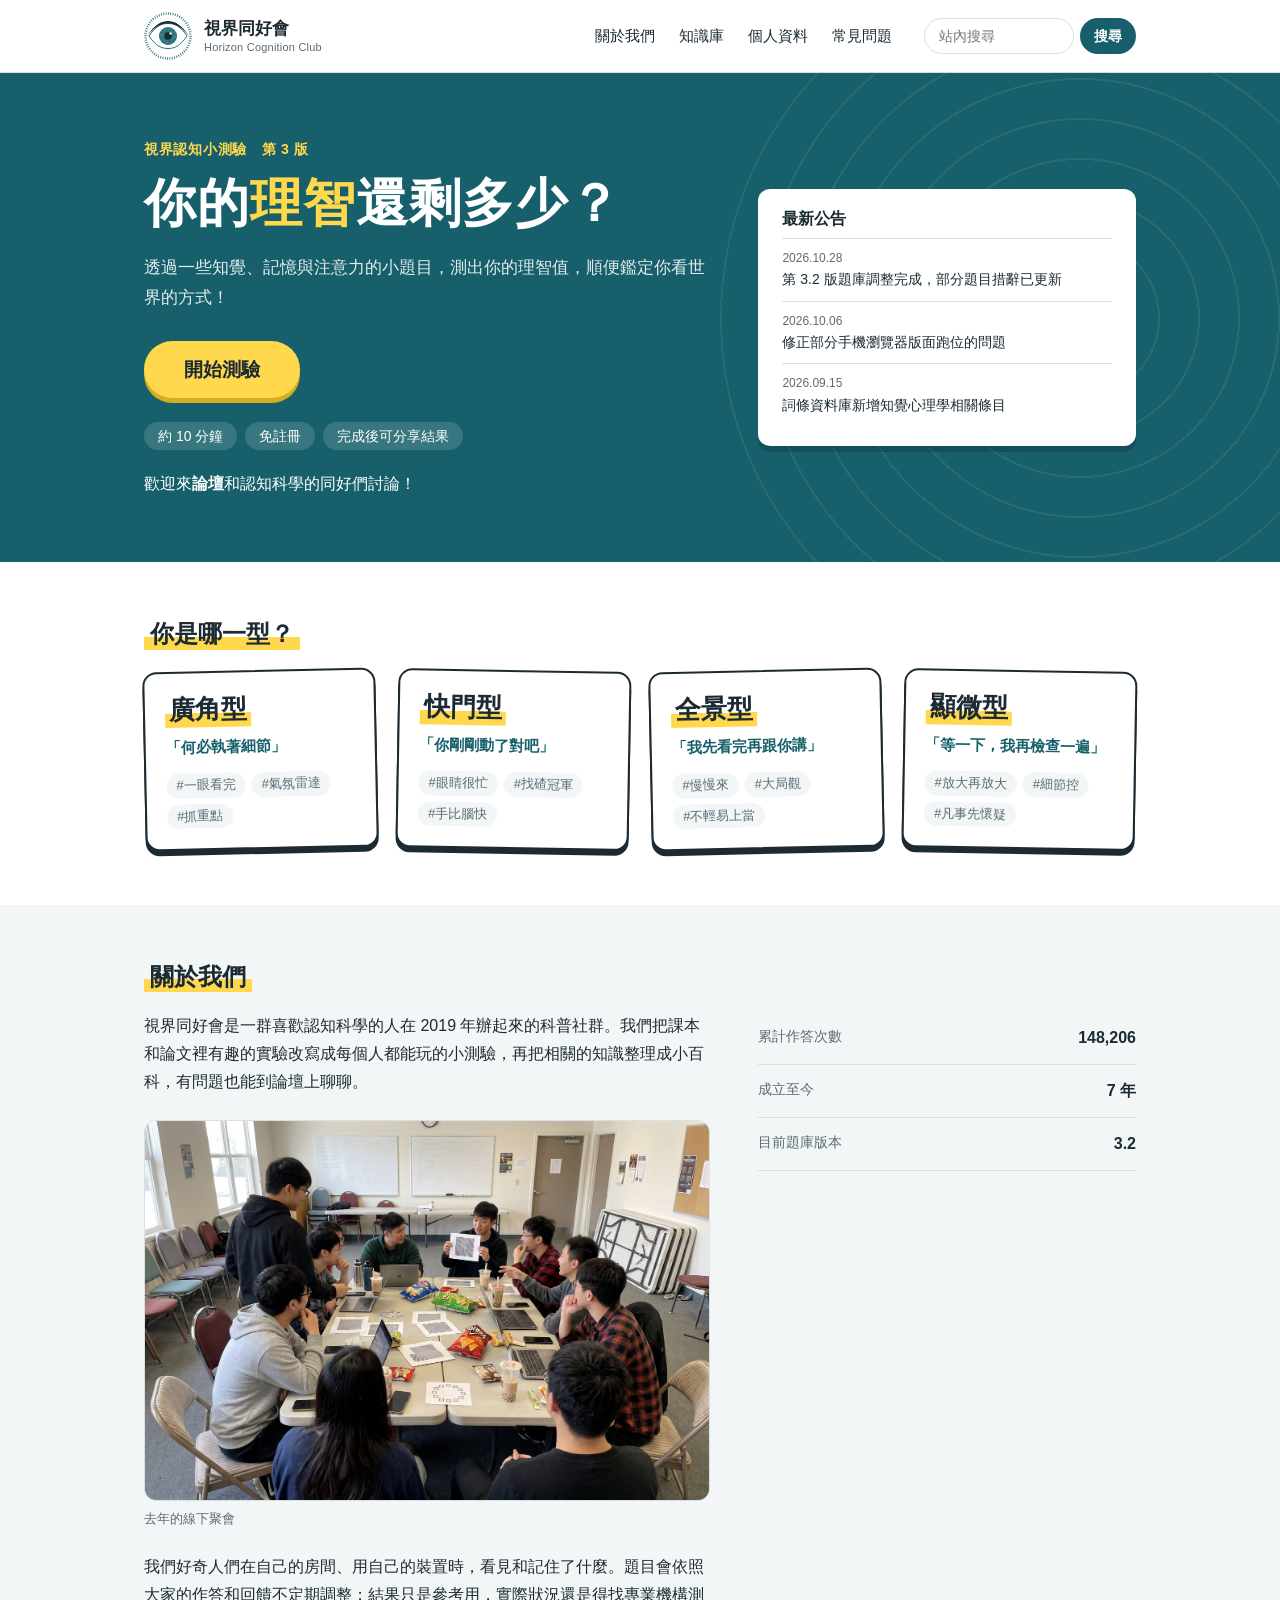
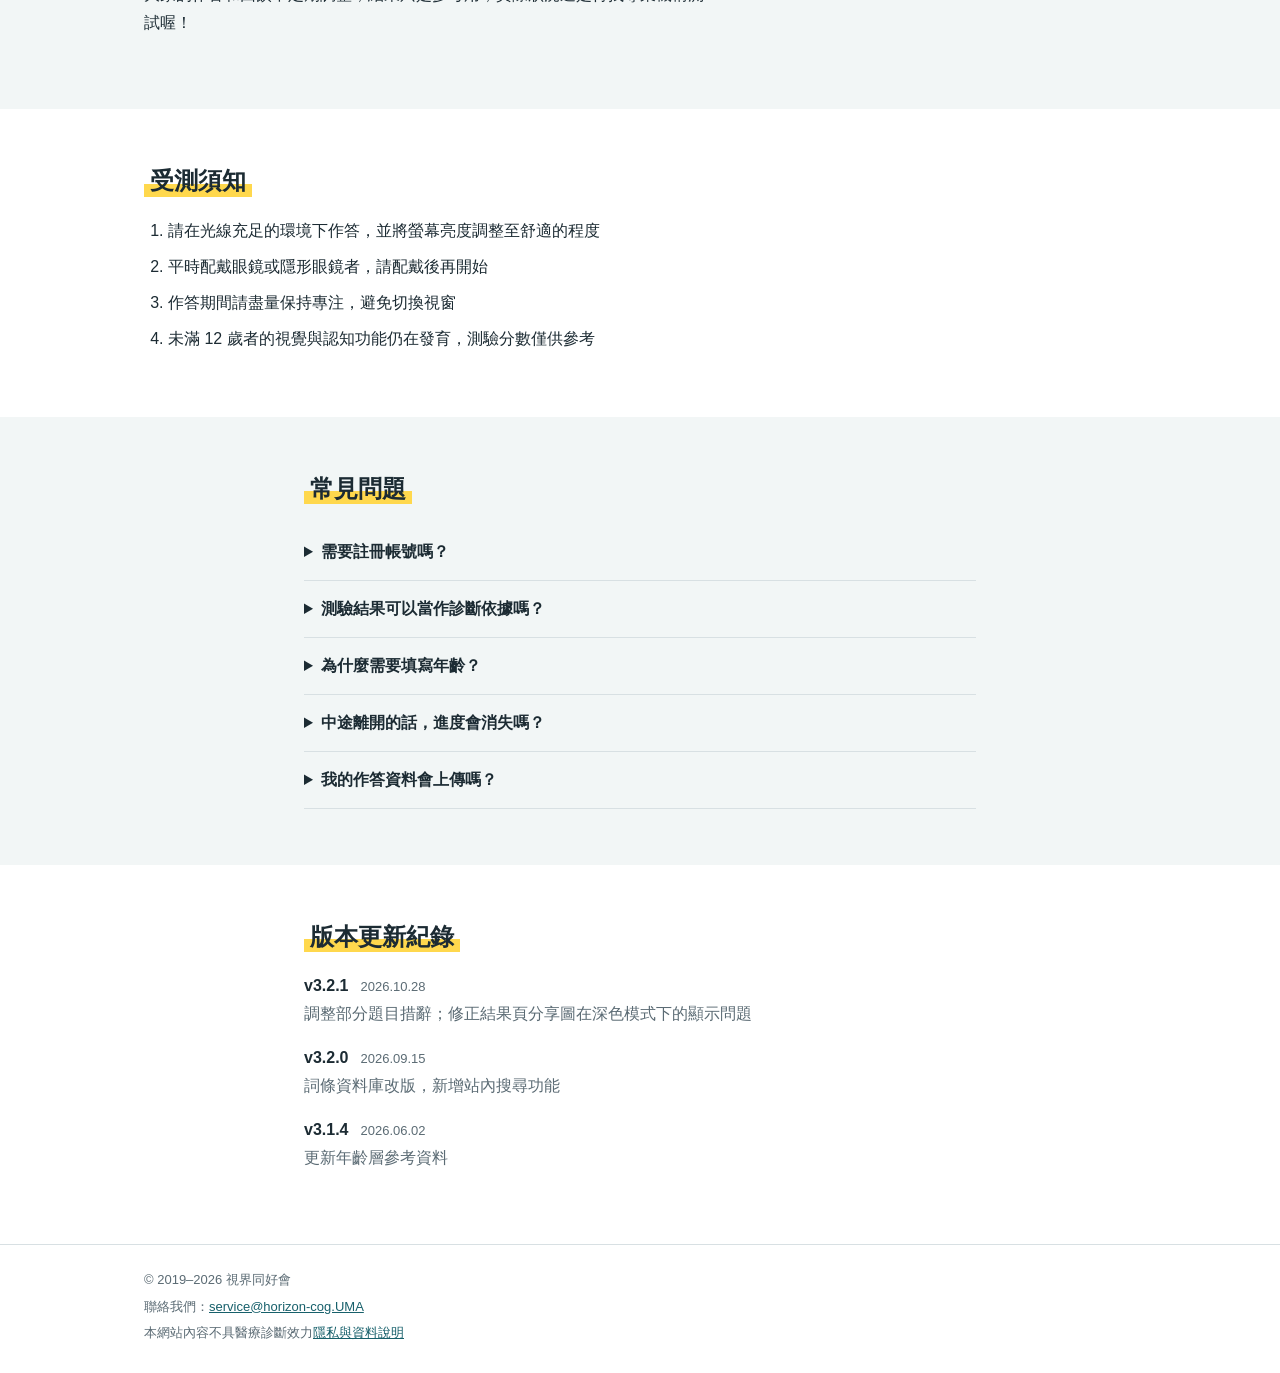
==== index.html @ 8bda009e "試玩版第一版 Co-Authored-By: Claude Opus 5.5 <noreply@anthropic.com>" ====
<!doctype html>
<html lang="zh-Hant">
<head>
  <meta charset="utf-8">
  <meta name="viewport" content="width=device-width, initial-scale=1">
  <title>視界認知小測驗｜視界同好會</title>
  <meta name="description" content="視界認知小測驗，約 10 分鐘了解自己的注意力、記憶與知覺判斷表現。免註冊，完成後可分享結果！">
  <link rel="stylesheet" href="site.css">
  <script src="site.js" defer></script>
  <script src="content.js" defer></script>
  <script src="js/progress.js" defer></script>
  <script src="js/effects.js" defer></script>
  <script src="js/home.js" defer></script>
</head>
<body>
  <header class="site-header">
    <div class="wrap header-inner">
      <a class="brand" href="index.html">
        <span class="logo" data-logo role="img" aria-label="視界同好會標誌"></span>
        <span class="brand-text">
          <strong>視界同好會</strong>
          <small>Horizon Cognition Club</small>
        </span>
      </a>
      <nav class="site-nav" aria-label="主要導覽">
        <a href="#about">關於我們</a>
        <a href="wiki.html">知識庫</a>
        <a href="profile.html">個人資料</a>
        <a href="#faq">常見問題</a>
      </nav>
      <form class="site-search" id="site-search" role="search">
        <input type="search" id="site-q" name="q" placeholder="站內搜尋" aria-label="站內搜尋" autocomplete="off">
        <button type="submit">搜尋</button>
      </form>
    </div>
  </header>

  <main>
    <section class="hero">
      <div class="wrap hero-grid">
        <div>
          <p class="kicker">視界認知小測驗　第 3 版</p>
          <h1>你的<em>理智</em>還剩多少？</h1>
          <p class="lead">透過一些知覺、記憶與注意力的小題目，測出你的理智值，順便鑑定你看世界的方式！</p>
          <a class="button" href="quiz.html">開始測驗</a>
          <ul class="facts">
            <li>約 10 分鐘</li>
            <li>免註冊</li>
            <li>完成後可分享結果</li>
          </ul>
          <p class="hero-note">歡迎來<strong>論壇</strong>和認知科學的同好們討論！</p>
        </div>

        <aside class="notice" aria-labelledby="notice-title">
          <h2 id="notice-title">最新公告</h2>
          <ol>
            <li><time datetime="2026-10-28">2026.10.28</time>第 3.2 版題庫調整完成，部分題目措辭已更新</li>
            <li><time datetime="2026-10-06">2026.10.06</time>修正部分手機瀏覽器版面跑位的問題</li>
            <li><time datetime="2026-09-15">2026.09.15</time>詞條資料庫新增知覺心理學相關條目</li>
          </ol>
        </aside>
      </div>
    </section>

    <section class="section" id="types">
      <div class="wrap">
        <h2>你是哪一型？</h2>
        <div class="type-grid" id="type-grid"></div>
      </div>
    </section>

    <section class="section section-alt" id="about">
      <div class="wrap">
        <h2>關於我們</h2>
        <div class="about-grid">
          <div class="prose">
            <p>視界同好會是一群喜歡認知科學的人在 2019 年辦起來的科普社群。我們把課本和論文裡有趣的實驗改寫成每個人都能玩的小測驗，再把相關的知識整理成小百科，有問題也能到論壇上聊聊。</p>
            <figure class="post-img">
              <img src="assets/horizon/meetup.jpg" alt="十來個人圍著併起來的桌子，桌上有錯覺圖卡、筆電和零食，有人舉著一張圖卡。" loading="lazy">
              <figcaption>去年的線下聚會</figcaption>
            </figure>
            <p>我們好奇人們在自己的房間、用自己的裝置時，看見和記住了什麼。題目會依照大家的作答和回饋不定期調整；結果只是參考用，實際狀況還是得找專業機構測試喔！</p>
          </div>
          <dl class="stats">
            <div><dt>累計作答次數</dt><dd>148,206</dd></div>
            <div><dt>成立至今</dt><dd>7 年</dd></div>
            <div><dt>目前題庫版本</dt><dd>3.2</dd></div>
          </dl>
        </div>
      </div>
    </section>

    <section class="section">
      <div class="wrap">
        <h2>受測須知</h2>
        <ol class="rules">
          <li>請在光線充足的環境下作答，並將螢幕亮度調整至舒適的程度</li>
          <li>平時配戴眼鏡或隱形眼鏡者，請配戴後再開始</li>
          <li>作答期間請盡量保持專注，避免切換視窗</li>
          <li>未滿 12 歲者的視覺與認知功能仍在發育，測驗分數僅供參考</li>
        </ol>
      </div>
    </section>

    <section class="section section-alt" id="faq">
      <div class="wrap narrow">
        <h2>常見問題</h2>
        <details>
          <summary>需要註冊帳號嗎？</summary>
          <p>打開網頁，填寫暱稱及年齡就可以開始作答</p>
        </details>
        <details>
          <summary>測驗結果可以當作診斷依據嗎？</summary>
          <p>本測驗僅供自我了解與研究參考，不具醫療診斷效力。如果對自身狀況有疑慮，請洽詢專業醫療人員</p>
        </details>
        <details>
          <summary>為什麼需要填寫年齡？</summary>
          <p>認知表現與年齡相關，填寫年齡後，系統才能選用對應的參考資料</p>
        </details>
        <details>
          <summary>中途離開的話，進度會消失嗎？</summary>
          <p>不會，下次用同一個瀏覽器打開時，會從上次的進度繼續</p>
        </details>
        <details>
          <summary>我的作答資料會上傳嗎？</summary>
          <p>不會，作答進度只保存在你目前使用的瀏覽器中，清除瀏覽資料後就會一併移除。</p>
        </details>
      </div>
    </section>

    <section class="section" id="changelog">
      <div class="wrap narrow">
        <h2>版本更新紀錄</h2>
        <dl class="changelog">
          <dt>v3.2.1<time datetime="2026-10-28">2026.10.28</time></dt>
          <dd>調整部分題目措辭；修正結果頁分享圖在深色模式下的顯示問題</dd>
          <dt>v3.2.0<time datetime="2026-09-15">2026.09.15</time></dt>
          <dd>詞條資料庫改版，新增站內搜尋功能</dd>
          <dt>v3.1.4<time datetime="2026-06-02">2026.06.02</time></dt>
          <dd>更新年齡層參考資料</dd>
        </dl>
      </div>
    </section>
  </main>

  <footer class="site-footer">
    <div class="wrap footer-inner">
      <p>© 2019–2026 視界同好會</p>
      <p>聯絡我們：<a href="mailto:service@horizon-cog.UMA">service@horizon-cog.UMA</a></p>
      <p>本網站內容不具醫療診斷效力<a href="#faq">隱私與資料說明</a></p>
    </div>
  </footer>
</body>
</html>
---- site.css ----
:root {
  --ink: #1c2b33;
  --muted: #5b6b74;
  --line: #d8e0e3;
  --paper: #ffffff;
  --tint: #f2f6f6;
  --brand: #17606b;
  --brand-dark: #0f4852;
  --accent: #ffd84d;       /* 螢光筆黃，和結果卡同一個顏色 */
  --accent-dark: #d6ae1f;
  --radius: 12px;
  /* 同心圓花紋，和結果卡的藍綠色塊一樣 */
  --rings: repeating-radial-gradient(circle, transparent 0 38px, rgba(255, 255, 255, .07) 38px 40px);
  /* 螢光筆：畫在文字下半部 */
  --marker: linear-gradient(transparent 58%, var(--accent) 58%);
}

:root { color-scheme: only light; } /* 不跟著裝置的深色模式變暗，眼疾效果是照淺色頁面調的 */

* { box-sizing: border-box; }

html { scroll-behavior: smooth; }

@media (prefers-reduced-motion: reduce) {
  html { scroll-behavior: auto; }
}

body {
  margin: 0;
  background: var(--paper);
  color: var(--ink);
  font-family: "Noto Sans TC", "PingFang TC", "Microsoft JhengHei", sans-serif;
  font-size: 16px;
  line-height: 1.75;
}

a { color: var(--brand); }

h1, h2 { line-height: 1.3; }

h2 { margin: 0 0 20px; font-size: 24px; }

.wrap { max-width: 1040px; margin: 0 auto; padding: 0 24px; }
.narrow { max-width: 720px; }

/* 頁首 */
.site-header { border-bottom: 1px solid var(--line); background: var(--paper); }

.header-inner {
  display: flex;
  flex-wrap: wrap;
  align-items: center;
  justify-content: space-between;
  gap: 8px 32px;
  padding-top: 12px;
  padding-bottom: 12px;
}

.brand { display: flex; align-items: center; gap: 12px; color: var(--ink); text-decoration: none; }
.brand-text { display: flex; flex-direction: column; line-height: 1.3; }
.brand-text strong { font-size: 17px; }
.brand-text small { color: var(--muted); font-size: 11px; letter-spacing: .02em; }

.logo { display: block; width: 48px; height: 48px; flex: none; }
.logo svg { display: block; width: 100%; height: 100%; }
.logo-ticks { fill: none; stroke: var(--brand); stroke-width: 2.4; stroke-dasharray: .34 .66; }
.logo-white { fill: var(--paper); }
.logo-iris { fill: var(--brand); }
.logo-fibers { fill: none; stroke: #7fb4b8; stroke-width: 4.2; stroke-dasharray: .4 .6; opacity: .75; }
.logo-core { fill: var(--ink); }
.logo-glint { fill: #fff; }
.logo-line { fill: none; stroke: var(--brand); stroke-width: .9; }
.logo-upper { fill: var(--ink); }

.site-nav { display: flex; flex-wrap: wrap; gap: 4px 24px; margin-left: auto; }
.site-nav a { color: var(--ink); font-size: 15px; text-decoration: none; }
.site-nav a:hover { color: var(--brand); text-decoration: underline; }

/* 頁首右上角的站內搜尋（每一頁都有） */
.site-search { display: flex; gap: 6px; }
.site-search input[type="search"] { width: 150px; padding: 5px 14px; border-radius: 999px; font-size: 14px; }
.site-search button { padding: 5px 14px; border: 0; border-radius: 999px; background: var(--brand); color: #fff; font: inherit; font-size: 14px; font-weight: 700; cursor: pointer; }
.site-search button:hover { background: var(--brand-dark); }

/* 主視覺 */
.hero, .page-head { position: relative; overflow: hidden; background: var(--brand); color: #fff; }
.hero::before, .page-head::before {
  content: ""; position: absolute; top: 50%; right: -160px; width: 720px; height: 720px;
  border-radius: 50%; background: var(--rings); transform: translateY(-50%); pointer-events: none;
}
.hero > .wrap, .page-head > .wrap { position: relative; }

.hero-grid {
  display: grid;
  grid-template-columns: minmax(0, 3fr) minmax(0, 2fr);
  gap: 48px;
  align-items: center;
  padding-top: 64px;
  padding-bottom: 64px;
}

.kicker { margin: 0 0 8px; color: var(--accent); font-size: 14px; font-weight: 700; letter-spacing: .05em; }
h1 { margin: 0 0 16px; font-size: 40px; }
.hero h1 { font-size: 52px; letter-spacing: .02em; }
.hero h1 em { color: var(--accent); font-style: normal; }
.lead { margin: 0 0 28px; color: rgba(255, 255, 255, .88); font-size: 17px; }

.button {
  display: inline-block;
  padding: 12px 40px;
  border-radius: 999px;
  background: var(--brand);
  box-shadow: 0 4px 0 var(--brand-dark);
  color: #fff;
  font-size: 17px;
  font-weight: 700;
  text-decoration: none;
  transition: transform .08s, box-shadow .08s;
}
.button:hover { background: var(--brand-dark); }
.button:active { transform: translateY(3px); box-shadow: 0 1px 0 var(--brand-dark); }
/* 藍綠色塊上的主要按鈕改用黃色 */
.hero .button { background: var(--accent); box-shadow: 0 5px 0 var(--accent-dark); color: var(--ink); font-size: 19px; }
.hero .button:hover { background: #ffe37a; }
.hero .button:active { box-shadow: 0 1px 0 var(--accent-dark); }

.facts {
  display: flex;
  flex-wrap: wrap;
  gap: 8px;
  margin: 24px 0 0;
  padding: 0;
  font-size: 14px;
  list-style: none;
}
.facts li { padding: 2px 14px; border-radius: 999px; background: rgba(255, 255, 255, .14); }

.notice { padding: 20px 24px; border-radius: var(--radius); background: var(--paper); box-shadow: 0 6px 0 rgba(0, 0, 0, .18); color: var(--ink); }
.notice h2 { margin-bottom: 8px; font-size: 16px; }
.notice ol { margin: 0; padding: 0; list-style: none; }
.notice li { padding: 10px 0; border-top: 1px solid var(--line); font-size: 14px; line-height: 1.6; }
.notice time { display: block; color: var(--muted); font-size: 12px; }

/* 內容區塊 */
.section { padding: 56px 0; }
.section-alt { background: var(--tint); }
.section > .wrap > h2 { width: fit-content; padding: 0 6px; background: var(--marker); }

/* 首頁：四種類型的貼紙卡（內容來自 content.js 的 result.types） */
.type-grid { display: grid; grid-template-columns: repeat(4, minmax(0, 1fr)); gap: 20px; }
.type-card { padding: 20px; border: 2px solid var(--ink); border-radius: 14px; background: var(--paper); box-shadow: 0 5px 0 var(--ink); }
.type-card:nth-child(odd) { transform: rotate(-1.2deg); }
.type-card:nth-child(even) { transform: rotate(1deg); }
.type-name { width: fit-content; margin: 0 0 8px; padding: 0 4px; background: var(--marker); font-size: 26px; line-height: 1.3; }
.type-quote { margin: 0 0 14px; color: var(--brand); font-size: 15px; font-weight: 700; line-height: 1.6; }
.tags { display: flex; flex-wrap: wrap; gap: 6px; margin: 0; padding: 0; list-style: none; }
.tags li { padding: 1px 10px; border-radius: 999px; background: var(--tint); color: var(--muted); font-size: 13px; }

.about-grid { display: grid; grid-template-columns: minmax(0, 3fr) minmax(0, 2fr); gap: 48px; }
.prose p { margin: 0 0 16px; }

.stats { margin: 0; }
.stats div { display: flex; justify-content: space-between; gap: 16px; padding: 12px 0; border-bottom: 1px solid var(--line); }
.stats dt { color: var(--muted); font-size: 14px; }
.stats dd { margin: 0; font-weight: 700; font-variant-numeric: tabular-nums; }

.rules { margin: 0; padding-left: 24px; }
.rules li { margin-bottom: 8px; }

details { border-bottom: 1px solid var(--line); }
summary { padding: 14px 0; font-weight: 700; cursor: pointer; }
details p { margin: 0 0 16px; color: var(--muted); }

.changelog { margin: 0; }
.changelog dt { font-weight: 700; }
.changelog time { margin-left: 12px; color: var(--muted); font-size: 13px; font-weight: 400; }
.changelog dd { margin: 0 0 16px; color: var(--muted); }

/* 頁尾 */
.site-footer { border-top: 1px solid var(--line); color: var(--muted); font-size: 13px; }
.footer-inner { padding-top: 24px; padding-bottom: 24px; }
.footer-inner p { margin: 0 0 4px; }

/* ===== 以下為內頁共用（測驗、結果、詞條、個人資料、隱藏頁） ===== */
/* 紅字是主色 #17606b 的補色（色相約 8°）：盯著藍綠色看久了，殘像就是這個紅。對白底對比 6.96 */
:root { --red: #b21700; }

.site-nav a[aria-current="page"] { color: var(--brand); font-weight: 700; }

.sr-only {
  position: absolute; width: 1px; height: 1px; padding: 0; margin: -1px;
  overflow: hidden; clip: rect(0 0 0 0); white-space: nowrap; border: 0;
}
.muted { color: var(--muted); }

.page-head { padding: 40px 0 32px; }
.page-head h1 { margin: 0 0 8px; font-size: 32px; }
.page-head .lead { margin: 0; font-size: 16px; }
.page-head .lead:empty { display: none; }

.panel { padding: 24px; border: 1px solid var(--line); border-radius: var(--radius); background: var(--paper); }
.panel + .panel, .panel + .stats, .stats + .panel { margin-top: 24px; }
.panel h2 { font-size: 20px; margin-bottom: 8px; }
/* 結局（結果頁）：最後的警告、最後一題、兩個結局。選「否」的結局整塊變黑 */
.ending p { margin: 0 0 16px; line-height: 2; }
.ending h2 { margin: 24px 0 16px; font-size: 24px; }
[data-ending="no"] .ending { border-color: #000; background: #0c0c0c; color: #e8e4dc; }
.ending .ending-notice { margin-top: 32px; font-size: 14px; line-height: 1.8; }
.ending a { color: inherit; }
.ending-letter { margin: 8px 0 24px; }
.txt { white-space: pre-wrap; } /* 一整格的內文：保留換行和連續空格（EyeDom.paras） */
.ending-letter .ending-eyedrops { vertical-align: middle; }
.ending-drops-line { white-space: nowrap; }
.ending-letter summary { cursor: pointer; text-decoration: underline; list-style: none; }
.ending-letter summary::-webkit-details-marker { display: none; }
.ending-letter[open] summary { margin-bottom: 12px; }
.ending-eyedrops[aria-pressed="true"] { outline: 2px solid currentColor; outline-offset: 2px; }

/* 按鈕 */
button.button { border: 0; font-family: inherit; line-height: inherit; cursor: pointer; }
.button[disabled] { opacity: .45; cursor: not-allowed; }
.button[disabled]:hover { background: var(--brand); }
.button-secondary, .button-secondary:active { background: var(--paper); color: var(--brand); box-shadow: inset 0 0 0 2px var(--brand); }
.button-secondary:hover { background: var(--tint); }
.button-secondary[disabled]:hover { background: var(--paper); }
.button-small { padding: 8px 24px; font-size: 15px; }
.button-danger, .button-danger:active { padding: 8px 24px; font-size: 15px; background: #8a2a2a; box-shadow: 0 4px 0 #6e1f1f; }
.button-danger:hover { background: #6e1f1f; }
.actions { display: flex; flex-wrap: wrap; align-items: center; gap: 12px 16px; margin-top: 24px; }
.actions-split { justify-content: space-between; }
.text-link { font-size: 15px; }
.form-status { min-height: 1.75em; margin: 12px 0 0; color: var(--brand); font-size: 14px; }

/* 表單 */
.field { display: flex; flex-direction: column; gap: 4px; margin-bottom: 16px; }
.field label { font-weight: 700; font-size: 15px; }
.field small { color: var(--muted); font-size: 13px; }
.field-short input { max-width: 160px; }
.field-warn { min-height: 1.75em; margin: 4px 0 0; font-size: 14px; }
input[type="text"], input[type="search"], input[type="number"], textarea {
  width: 100%; min-width: 0; padding: 8px 12px; border: 1px solid var(--line); border-radius: 8px;
  background: var(--paper); color: var(--ink); font: inherit; font-size: 15px;
}
input:focus-visible, textarea:focus-visible, button:focus-visible, a:focus-visible { outline: 2px solid var(--brand); outline-offset: 2px; }
[aria-invalid="true"] { border-color: #8a2a2a; }

/* 測驗 */
.quiz-count { margin: 0 0 8px; color: var(--muted); font-size: 14px; }
.meter { height: 6px; margin-bottom: 24px; border-radius: 3px; background: var(--tint); overflow: hidden; }
.meter span { display: block; height: 100%; background: var(--brand); transition: width .3s; }
.options { margin: 0; padding: 0; border: 0; min-width: 0; }
.options legend { margin-bottom: 16px; padding: 0; font-size: 18px; font-weight: 700; line-height: 1.6; }
.option {
  display: flex; align-items: flex-start; gap: 12px; margin-bottom: 10px; padding: 12px 16px;
  border: 2px solid var(--line); border-radius: var(--radius); cursor: pointer;
}
.option:hover { background: var(--tint); }
/* 使者專區之後才出現的箭頭：點狀的、紅色的，指著選項 */
.eye-arrow { display: inline-flex; flex: none; align-self: center; margin-left: auto; }
.eye-arrow-dots { color: #1c2b33; }
.eye-arrow-red { color: #c0102a; }
/* 真正看得到的那一個：掛在 <body> 外面，蓋在眼疾效果上面 */
.eye-arrow-float { position: fixed; left: 0; top: 0; z-index: 2147483100; margin: 0; pointer-events: none; }
.ending .actions .eye-arrow { margin: 0 12px 0 -4px; }
.option:has(input:checked) { border-color: var(--brand); background: #fff7d1; }
.option input { margin-top: 6px; flex: none; accent-color: var(--brand); }
.quiz-note { margin: 8px 0 0; color: var(--muted); font-size: 14px; }
.quiz-locked { margin: 0 0 8px; color: var(--muted); font-size: 15px; }
/* 題目附圖：SVG 錯覺圖，或用等寬字排的字母、詞語 */
.quiz-figure { margin: 0 0 20px; padding: 16px; border-radius: var(--radius); background: var(--tint); }
.quiz-figure svg { display: block; width: 100%; max-width: 360px; height: auto; margin: 0 auto; }
.quiz-figure img { display: block; max-width: 100%; max-height: 420px; height: auto; margin: 0 auto; }
/* 結局前的錯誤視窗（js/result.js）：掛在 <body> 外面，眼疾效果的濾鏡和疊加層都蓋不到，字一直是紅的 */
.ending-shade { position: fixed; inset: 0; z-index: 2147483600; display: flex; align-items: center; justify-content: center; padding: 16px; background: rgba(0, 0, 0, .35); }
.ending-popup { width: min(420px, 100%); border: 1px solid #7a7a7a; background: #f0f0f0; box-shadow: 4px 6px 24px rgba(0, 0, 0, .45); font: 15px/1.6 "Microsoft JhengHei", "PingFang TC", sans-serif; color: #c00000; }
.ending-popup-bar { display: flex; justify-content: space-between; padding: 6px 10px; background: linear-gradient(#e3e3e3, #cfcfcf); color: #222; font-size: 13px; }
.ending-popup-body { display: flex; gap: 14px; align-items: flex-start; padding: 20px 18px 12px; background: #fff; }
.ending-popup-icon { flex: none; width: 34px; height: 34px; border-radius: 50%; background: #d0021b; color: #fff; font: 700 22px/34px sans-serif; text-align: center; }
.ending-popup-body p { margin: 4px 0 0; color: #c00000; font-weight: 700; }
.ending-popup-foot { display: flex; justify-content: flex-end; padding: 10px 14px; }
.ending-popup-foot button { min-width: 84px; padding: 4px 16px; border: 1px solid #7a7a7a; border-radius: 3px; background: #e9e9e9; color: #c00000; font: inherit; cursor: pointer; }
.ending-popup-foot button:focus-visible { outline: 2px solid #0a64d6; outline-offset: 1px; }
.quiz-lines { overflow-x: auto; font: 20px/1.6 Consolas, "Courier New", "Noto Sans Mono CJK TC", "MingLiU", monospace; text-align: center; white-space: pre; }

/* 結果卡 */
.hint { margin: 0 0 20px; padding: 12px 16px; border-left: 3px solid var(--brand); background: var(--tint); font-size: 15px; }
/* 結果卡是 js/result.js 畫出來的一張圖（canvas），畫面上看到的和下載的是同一張 */
.result-card { display: block; width: 100%; max-width: 480px; height: auto; margin: 0 auto; border-radius: 12px; box-shadow: 0 6px 24px rgba(28, 43, 51, .12); }
.share { max-width: 480px; margin: 24px auto 0; }
.share-text { resize: vertical; font-size: 14px; }
.share .actions { margin-top: 12px; }

/* 知識庫 */
.wiki-grid { display: grid; grid-template-columns: minmax(0, 1fr) minmax(0, 3fr); gap: 40px; align-items: start; }
.search-results { margin: 0 0 16px; padding: 12px 16px; border: 1px solid var(--line); border-radius: var(--radius); font-size: 14px; }
.search-results ul { margin: 0; padding: 0; list-style: none; }
.search-results li { padding: 6px 0; }
.search-results small { display: block; color: var(--muted); }
.search-title { margin: 0 0 4px; font-weight: 700; }
.search-results .muted { margin: 0; }
.wiki-index { margin-top: 0; }
.wiki-index h2 { margin-bottom: 8px; font-size: 16px; }
.wiki-index ul { margin: 0; padding: 0; list-style: none; }
.wiki-index li { padding: 6px 0; border-top: 1px solid var(--line); font-size: 15px; }
.wiki-index small { display: block; color: var(--muted); font-size: 13px; }
.entry-list ul { margin: 0; padding: 0; list-style: none; }
.entry-list li { padding: 16px 0; border-top: 1px solid var(--line); }
.entry-list li a { font-size: 18px; font-weight: 700; }
.entry-list li p { margin: 4px 0 0; color: var(--muted); font-size: 15px; }
.entry-cat { display: block; margin: 0; color: var(--brand); font-size: 13px; font-weight: 700; }
.entry h2 { margin: 4px 0 4px; font-size: 28px; }
.entry h3 { margin: 32px 0 8px; font-size: 19px; }
.entry-meta { margin: 0 0 24px; color: var(--muted); font-size: 13px; }
.entry p { margin: 0 0 16px; }
.red-text { color: var(--red); font-weight: 700; letter-spacing: .05em; }
.refs { margin: 32px 0 0; padding: 16px 0 0 20px; border-top: 1px solid var(--line); color: var(--muted); font-size: 13px; overflow-wrap: anywhere; }

.clarity { max-width: 360px; margin: 24px 0 28px; }
.clarity-frame { position: relative; overflow: hidden; border: 1px solid var(--line); border-radius: 4px; background: #e9eef0; aspect-ratio: 1; }
.clarity-image { width: 100%; height: 100%; }
.clarity-image svg { display: block; width: 100%; height: 100%; }
.clarity-reveal {
  position: absolute; inset: 0; display: flex; flex-direction: column; align-items: center; justify-content: center;
  padding: 16px; text-align: center; opacity: 0; transition: opacity 1.2s ease-in; pointer-events: none;
}
.clarity-reveal.is-shown { opacity: 1; }
.clarity-reveal p { margin: 0 0 6px; }
.clarity-reveal .red-text { font-size: 20px; }
.clarity-control { display: flex; align-items: center; gap: 12px; margin-top: 12px; font-size: 14px; }
.clarity-control label { flex: none; font-weight: 700; }
.clarity-control input { flex: 1; min-width: 0; accent-color: var(--brand); }
.clarity-value { flex: none; width: 3.5em; color: var(--muted); text-align: right; font-variant-numeric: tabular-nums; }
.clarity figcaption { margin-top: 8px; color: var(--muted); font-size: 13px; line-height: 1.6; }


/* 個人資料 */
.profile-stats { margin-top: 24px; }
.reset .button-danger { margin-top: 4px; }

/* 隱藏頁 */
.braille { margin: 32px 0; font-size: 32px; letter-spacing: .15em; overflow-wrap: anywhere; color: var(--ink); }

/* 首頁的論壇歡迎詞 */
.hero-note { margin: 20px 0 0; font-size: 16px; }

/* 論壇 */
.avatar { display: inline-grid; place-items: center; flex: none; width: 40px; height: 40px; border-radius: 50%; background: var(--brand); color: #fff; font-size: 17px; font-weight: 700; line-height: 1; }
.avatar-ghost { background: #c5cdd1; }
.handle { margin-left: 6px; color: var(--muted); font-size: 13px; font-weight: 400; }
.badge { margin-left: 8px; padding: 1px 8px; border-radius: 999px; background: var(--accent); color: var(--ink); font-size: 12px; font-weight: 700; }
.lock-icon { display: block; flex: none; width: 24px; height: 24px; color: var(--ink); }
.lock-icon svg { display: block; width: 100%; height: 100%; }

.forum-user { display: flex; align-items: center; gap: 12px; margin-bottom: 32px; padding: 8px 8px 8px 10px; border-radius: 999px; background: var(--tint); font-size: 14px; }
.forum-user .avatar { width: 32px; height: 32px; font-size: 14px; }
.forum-user span:not(.avatar) { flex: 1; min-width: 0; overflow-wrap: anywhere; }
.forum-user a, .forum-user button { flex: none; padding: 4px 18px; border: 0; border-radius: 999px; background: var(--brand); color: #fff; font: inherit; font-weight: 700; text-decoration: none; cursor: pointer; }
.forum-user a:hover, .forum-user button:hover { background: var(--brand-dark); }

.board-tabs { display: flex; gap: 4px; margin-bottom: 14px; border-bottom: 2px solid var(--line); }
.board-tabs a { margin-bottom: -2px; padding: 8px 18px; border-bottom: 2px solid transparent; color: var(--muted); font-size: 18px; font-weight: 700; text-decoration: none; }
.board-tabs a:hover { color: var(--ink, inherit); }
.board-tabs a[aria-current="page"] { border-bottom-color: currentColor; color: inherit; background: var(--marker); }
.board-desc { margin: 0 0 14px; color: var(--muted); font-size: 14px; }
.post-list { display: grid; gap: 10px; margin: 0; padding: 0; list-style: none; }
.post-card { display: flex; align-items: center; gap: 14px; padding: 14px 16px; border: 1px solid var(--line); border-radius: var(--radius); background: var(--paper); color: var(--ink); text-decoration: none; transition: transform .1s, box-shadow .1s, border-color .1s; }
.post-card:hover { border-color: var(--brand); box-shadow: 0 4px 0 var(--line); transform: translateY(-2px); }
.post-main { display: flex; flex: 1; flex-direction: column; align-items: flex-start; min-width: 0; }
.post-title { font-size: 17px; font-weight: 700; line-height: 1.5; }
.post-meta { color: var(--muted); font-size: 13px; }
.reply-count { flex: none; padding: 2px 12px; border-radius: 999px; background: var(--tint); color: var(--brand); font-size: 13px; font-weight: 700; white-space: nowrap; }
/* 上鎖的文章：斜紋底、標題塗黑 */
.post-card.is-locked { border-color: var(--ink); background: repeating-linear-gradient(-45deg, var(--paper) 0 10px, #eceff0 10px 20px); }
.redacted { background: var(--ink); color: var(--ink); border-radius: 2px; user-select: none; }
.locked-panel { text-align: center; }
.locked-panel .field { align-items: center; }
.locked-panel .lock-icon { width: 40px; height: 40px; margin: 0 auto 8px; }

.post h2 { margin-bottom: 12px; }
.post-author { display: flex; align-items: center; gap: 12px; margin-bottom: 28px; padding-bottom: 20px; border-bottom: 1px solid var(--line); line-height: 1.5; }
.post-author time { color: var(--muted); font-size: 13px; }
.forum-login .muted { margin: 16px 0 0; font-size: 14px; }
.comment-wrap { margin: 40px 0 24px; padding: 20px; border-radius: var(--radius); background: var(--tint); }
.comment-wrap h3 { margin: 0 0 14px; font-size: 16px; }
.comment-wrap > .muted { margin: 14px 0 0; font-size: 14px; }
.comments { display: grid; gap: 12px; margin: 0; padding: 0; list-style: none; }
.comment { display: flex; align-items: flex-start; gap: 12px; }
.comment-body { flex: 1; min-width: 0; padding: 10px 14px; border: 1px solid var(--line); border-radius: 4px 14px 14px 14px; background: var(--paper); }
.comment-body p { margin: 0; }
.comment-body .comment-head { display: flex; flex-wrap: wrap; align-items: baseline; margin-bottom: 2px; font-size: 14px; }
.floor { margin-left: auto; padding-left: 12px; color: var(--muted); font-size: 12px; }
.comments .comments { margin-top: 12px; }
.comments .comments .avatar { width: 28px; height: 28px; font-size: 13px; }
.comments .comments .comment-body { background: var(--tint); }
.comments .braille { margin: 4px 0; font-size: 22px; }
.plates, .post-img { margin: 24px 0; }
.plate-row { display: grid; grid-template-columns: repeat(auto-fit, minmax(110px, 1fr)); gap: 4px; }
.plate-row svg { display: block; width: 100%; height: auto; }
.post-img img { display: block; max-width: 100%; height: auto; border: 1px solid var(--line); border-radius: var(--radius); }
.entry-img img { max-width: 360px; }
.plates figcaption, .post-img figcaption { margin-top: 8px; color: var(--muted); font-size: 13px; line-height: 1.6; }

@media (max-width: 760px) {
  .wrap { padding-left: 16px; padding-right: 16px; }
  .hero-grid, .about-grid { grid-template-columns: minmax(0, 1fr); gap: 32px; }
  .hero-grid { padding-top: 40px; padding-bottom: 40px; }
  h1 { font-size: 30px; }
  .hero h1 { font-size: 36px; }
  .type-grid { grid-template-columns: repeat(2, minmax(0, 1fr)); gap: 14px; }
  .type-card { padding: 14px; }
  .type-name { font-size: 22px; }
  .comment-wrap { padding: 14px; }
  .comment { gap: 8px; }
  .comment > .avatar { width: 32px; height: 32px; font-size: 14px; }
  .section { padding: 40px 0; }
  .wiki-grid { grid-template-columns: minmax(0, 1fr); gap: 32px; }
  .page-head { padding: 28px 0 24px; }
  .page-head h1 { font-size: 26px; }
  .panel { padding: 20px 16px; }
}
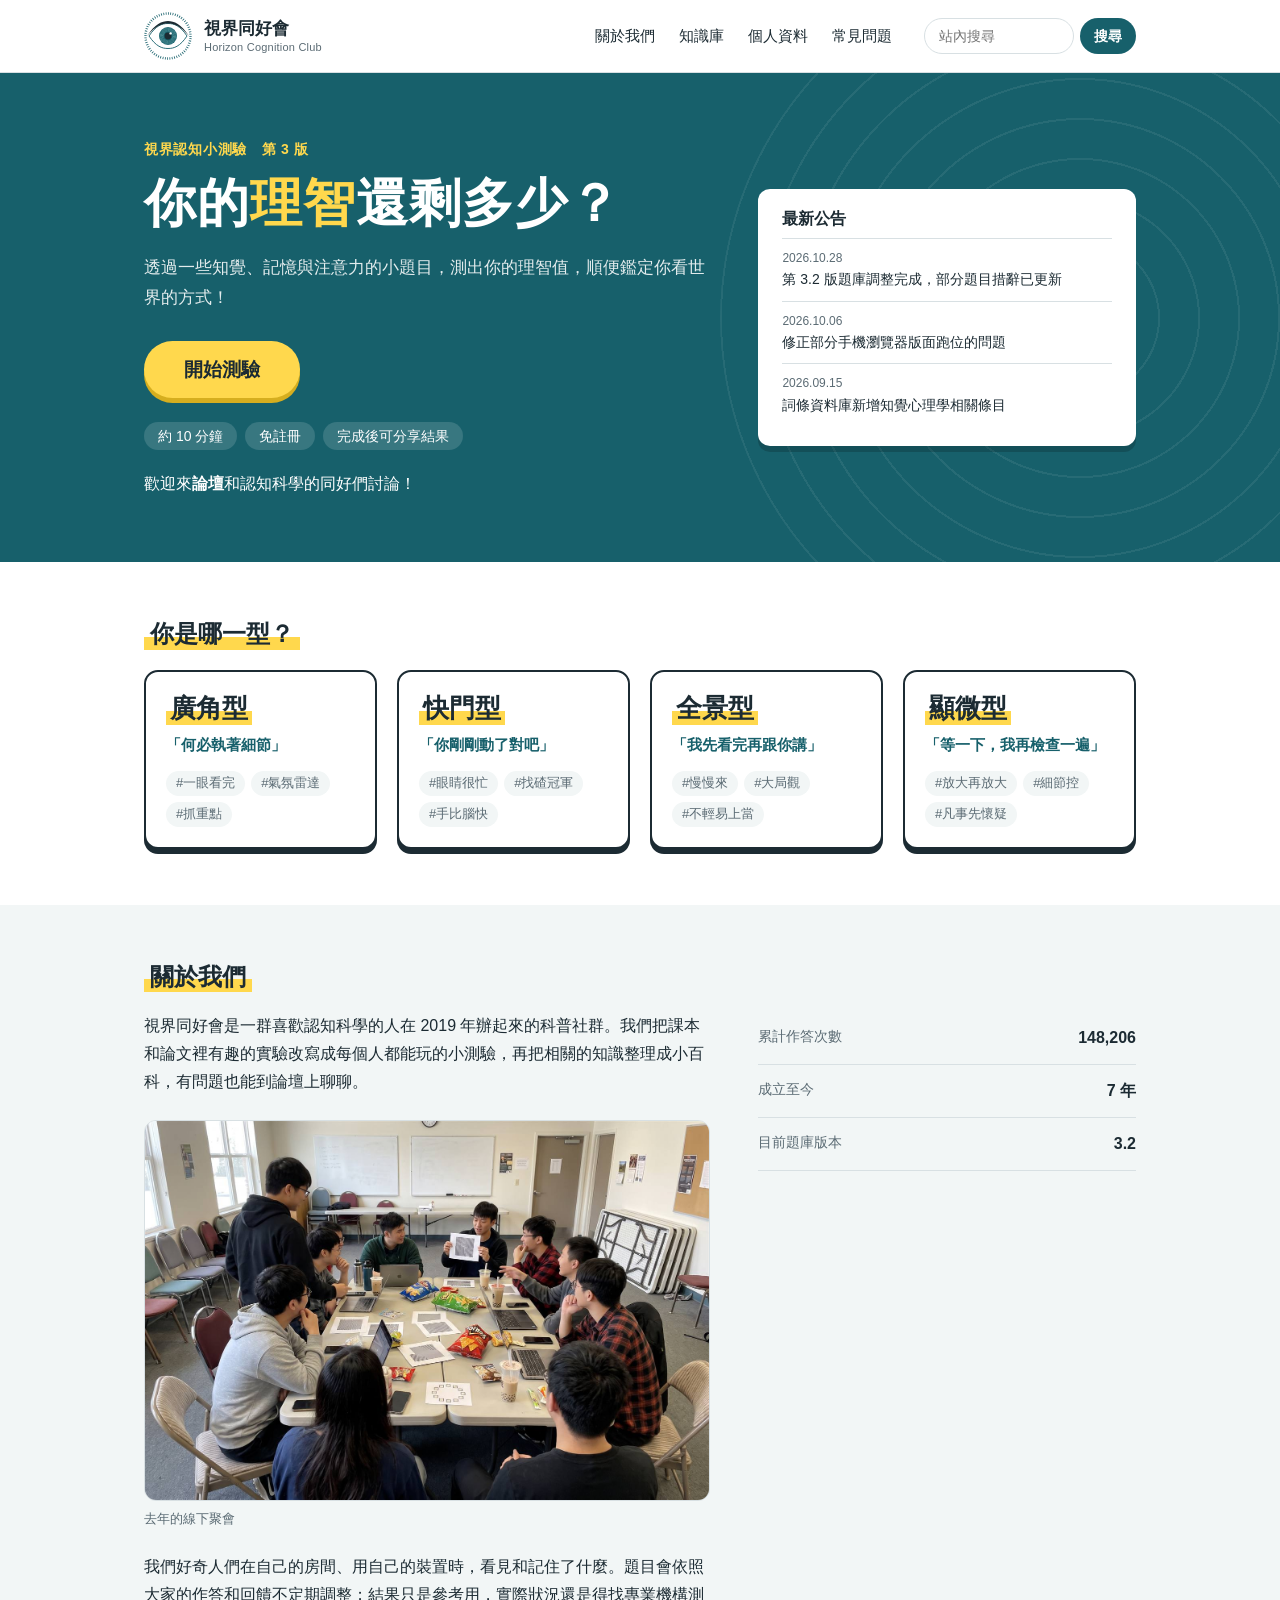
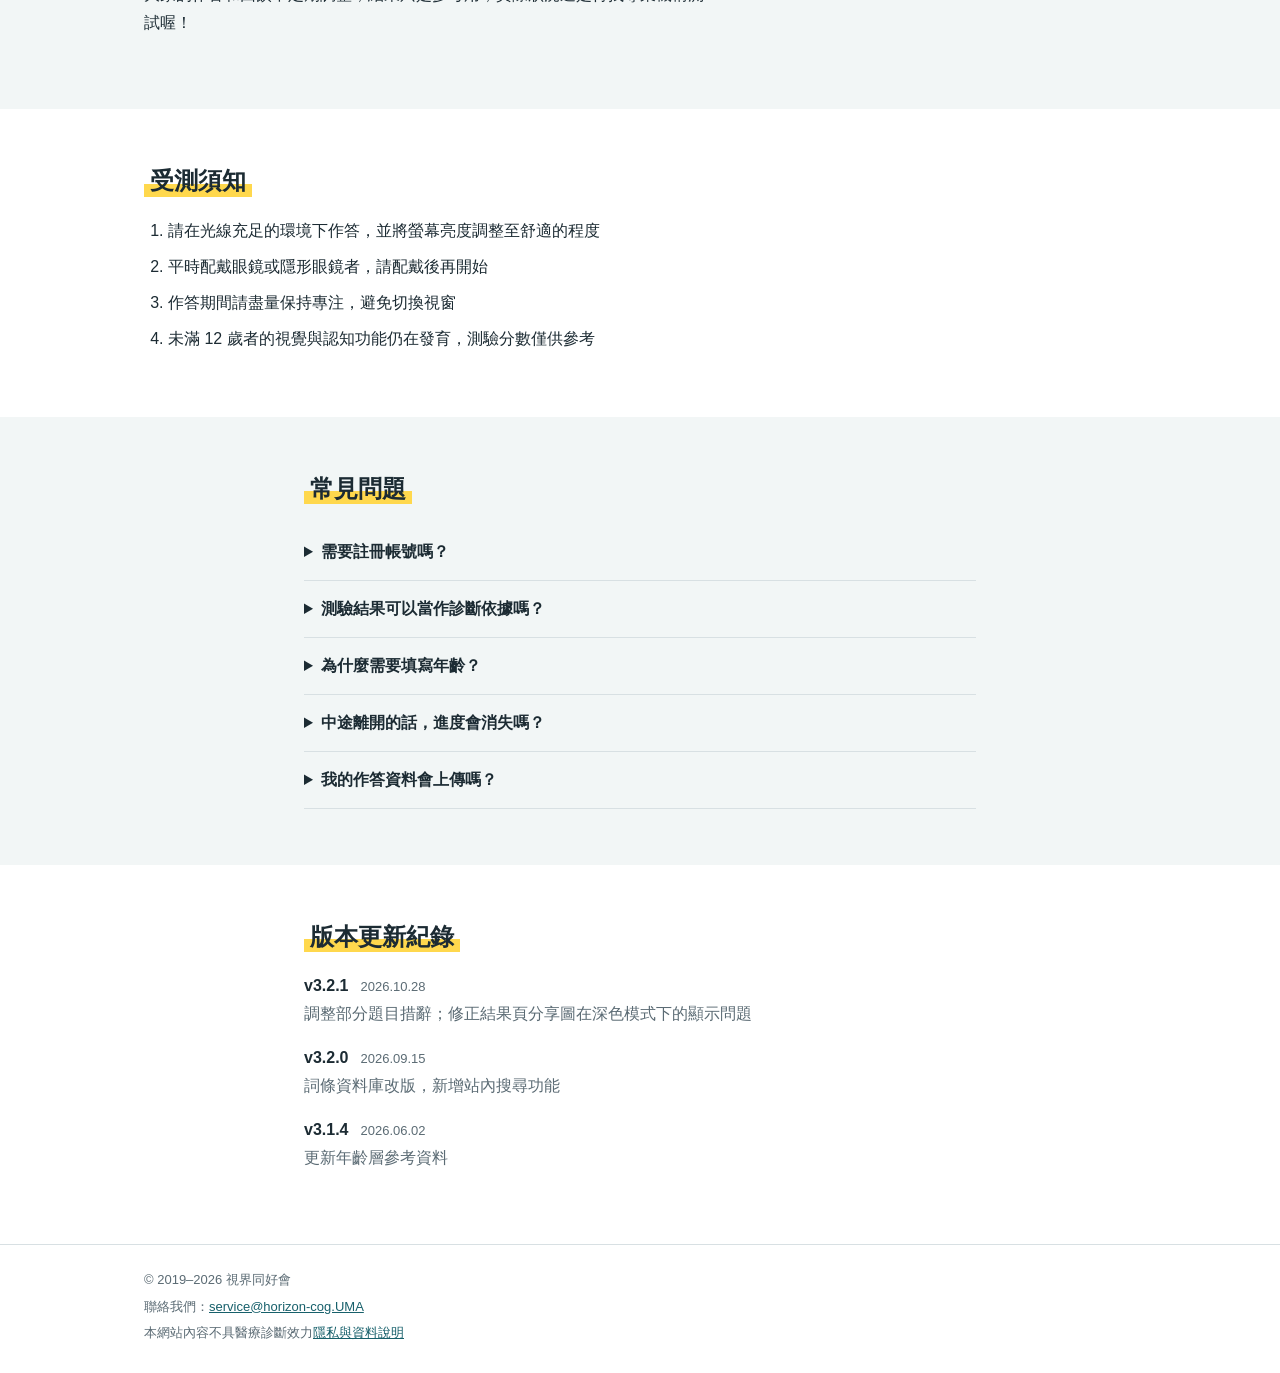
==== commit 650ce476: "試玩版第二版：詞條、論壇、假廣告、團契人物頁等 Co-Authored-By: Claude Opus 5.5 <noreply@anthropic.com>" ====
--- a/index.html
+++ b/index.html
@@ -2,6 +2,7 @@
 <html lang="zh-Hant">
 <head>
   <meta charset="utf-8">
+  <meta name="darkreader-lock"><!-- Dark Reader 等深色外掛不要改這一頁，眼疾效果是照原本的顏色調的 -->
   <meta name="viewport" content="width=device-width, initial-scale=1">
   <title>視界認知小測驗｜視界同好會</title>
   <meta name="description" content="視界認知小測驗，約 10 分鐘了解自己的注意力、記憶與知覺判斷表現。免註冊，完成後可分享結果！">
@@ -11,6 +12,7 @@
   <script src="js/progress.js" defer></script>
   <script src="js/effects.js" defer></script>
   <script src="js/home.js" defer></script>
+  <script src="js/ad.js" defer></script>
 </head>
 <body>
   <header class="site-header">
--- a/site.css
+++ b/site.css
@@ -149,8 +149,6 @@
 /* 首頁：四種類型的貼紙卡（內容來自 content.js 的 result.types） */
 .type-grid { display: grid; grid-template-columns: repeat(4, minmax(0, 1fr)); gap: 20px; }
 .type-card { padding: 20px; border: 2px solid var(--ink); border-radius: 14px; background: var(--paper); box-shadow: 0 5px 0 var(--ink); }
-.type-card:nth-child(odd) { transform: rotate(-1.2deg); }
-.type-card:nth-child(even) { transform: rotate(1deg); }
 .type-name { width: fit-content; margin: 0 0 8px; padding: 0 4px; background: var(--marker); font-size: 26px; line-height: 1.3; }
 .type-quote { margin: 0 0 14px; color: var(--brand); font-size: 15px; font-weight: 700; line-height: 1.6; }
 .tags { display: flex; flex-wrap: wrap; gap: 6px; margin: 0; padding: 0; list-style: none; }
@@ -204,7 +202,8 @@
 /* 結局（結果頁）：最後的警告、最後一題、兩個結局。選「否」的結局整塊變黑 */
 .ending p { margin: 0 0 16px; line-height: 2; }
 .ending h2 { margin: 24px 0 16px; font-size: 24px; }
-[data-ending="no"] .ending { border-color: #000; background: #0c0c0c; color: #e8e4dc; }
+/* 兩個結局都是黑底白字 */
+[data-ending="yes"] .ending, [data-ending="no"] .ending { border-color: #000; background: #0c0c0c; color: #f2f0ea; }
 .ending .ending-notice { margin-top: 32px; font-size: 14px; line-height: 1.8; }
 .ending a { color: inherit; }
 .ending-letter { margin: 8px 0 24px; }
@@ -270,6 +269,53 @@
 .quiz-figure { margin: 0 0 20px; padding: 16px; border-radius: var(--radius); background: var(--tint); }
 .quiz-figure svg { display: block; width: 100%; max-width: 360px; height: auto; margin: 0 auto; }
 .quiz-figure img { display: block; max-width: 100%; max-height: 420px; height: auto; margin: 0 auto; }
+/* 異常題：整題褪成灰灰的，蒙一層細雜訊，像訊號不好（顏色留一點，色塊那題還分得出來） */
+.quiz-anomaly { position: relative; filter: grayscale(.6) contrast(.92) brightness(.97); }
+.quiz-anomaly::after { content: ""; position: absolute; inset: 0; border-radius: inherit; pointer-events: none; opacity: .18;
+  background: repeating-linear-gradient(0deg, rgba(0, 0, 0, .18) 0 1px, transparent 1px 3px); animation: quiz-static .25s steps(2) infinite; }
+@keyframes quiz-static { 50% { transform: translateY(1px); } }
+@media (prefers-reduced-motion: reduce) { .quiz-anomaly::after { animation: none; } }
+/* 視界首頁的假廣告（js/ad.js）：故意做得很廉價。掛在 <body> 外面，固定在左下角 */
+.fake-ad { position: fixed; left: 16px; bottom: 16px; z-index: 2147483400; width: 280px; overflow: hidden; border: 1px solid #b8b8b8; border-radius: 6px; background: #fff; box-shadow: 0 8px 28px rgba(0, 0, 0, .35); font: 14px/1.4 "Microsoft JhengHei", "PingFang TC", sans-serif; color: #222; animation: fake-ad-in .4s ease-out; }
+@keyframes fake-ad-in { from { transform: translateY(120%); } }
+.fake-ad { transition: transform .45s cubic-bezier(.2, .9, .3, 1.2); }
+.fake-ad.is-big { animation: none; box-shadow: 0 20px 60px rgba(0, 0, 0, .6); }
+.fake-ad-shade { position: fixed; inset: 0; z-index: 2147483399; background: rgba(0, 0, 0, .55); }
+/* 字幕：顏色一直換、帶螢光，廉價手遊廣告那種 */
+.fake-ad-caption, .fake-ad-neon { animation: fake-ad-neon 1.2s linear infinite; }
+@keyframes fake-ad-neon {
+  0%, 100% { color: #fff36b; text-shadow: 0 0 6px #fff36b, 0 0 14px #ffb300; }
+  25% { color: #6bfffb; text-shadow: 0 0 6px #6bfffb, 0 0 14px #00a2ff; }
+  50% { color: #ff7bf2; text-shadow: 0 0 6px #ff7bf2, 0 0 14px #ff00a8; }
+  75% { color: #8dff6b; text-shadow: 0 0 6px #8dff6b, 0 0 14px #00d13b; }
+}
+.fake-ad-bar { display: flex; align-items: center; justify-content: space-between; padding: 2px 4px 2px 8px; background: #f1f1f1; color: #777; font-size: 11px; }
+.fake-ad-x { padding: 0 6px; border: 0; background: transparent; color: #666; font-size: 14px; cursor: pointer; }
+.fake-ad-body { position: relative; }
+.fake-ad-stage { cursor: pointer; }
+.fake-ad-stage svg { display: block; width: 100%; height: auto; }
+.fake-ad-title { margin: 0; color: #ffe600; font-size: 22px; font-weight: 900; text-align: center; -webkit-text-stroke: 1.5px #d10000; paint-order: stroke fill; text-shadow: 0 3px 0 #7a0000; }
+.fake-ad-hint { margin: 0; color: #ff2020; font-weight: 900; text-align: center; text-shadow: 0 1px 0 #fff, 0 0 4px #fff; }
+.is-runner .fake-ad-title { position: absolute; left: 0; right: 0; top: 2px; pointer-events: none; }
+.fake-ad-title.fake-ad-neon { -webkit-text-stroke: 3px #000; } /* 螢光字配黑邊，跟阿嬤的字幕一樣 */
+.is-runner .fake-ad-hint { position: absolute; left: 0; right: 0; top: 150px; pointer-events: none; }
+.fake-ad-granny { position: relative; }
+.fake-ad-granny img { display: block; width: 100%; height: auto; }
+.fake-ad-caption { position: absolute; left: 0; right: 0; bottom: 10px; margin: 0; color: #fff; font-size: 19px; font-weight: 900; line-height: 1.35; text-align: center; -webkit-text-stroke: 4px #000; paint-order: stroke fill; }
+.fa-gates text { fill: #fff; font: 900 22px/1 sans-serif; stroke: #000; stroke-width: 1.2px; paint-order: stroke; }
+.fa-count { fill: #fff; font: 900 13px/1 sans-serif; stroke: #000; stroke-width: 2.5px; paint-order: stroke; }
+.fa-count.is-pop { fill: #ffe600; font-size: 16px; }
+.fa-ring { animation: fake-ad-spin 6s linear infinite; }
+@keyframes fake-ad-spin { to { transform: rotate(360deg); } }
+.fa-crowd { transition: opacity .2s; }
+.fa-man { animation: fake-ad-bob .3s ease-in-out infinite alternate; }
+@keyframes fake-ad-bob { to { transform: translateY(-2px); } }
+.fake-ad-hand { position: absolute; left: 122px; top: 118px; font-size: 26px; pointer-events: none; animation: fake-ad-hand 1.6s ease-in-out infinite; }
+@keyframes fake-ad-hand { 0%, 100% { transform: translateX(-40px); } 50% { transform: translateX(40px); } }
+.fake-ad-btn { padding: 6px 18px; border: 2px solid #b36b00; border-radius: 999px; background: linear-gradient(#ffe27a, #ffb000); color: #5a2a00; font: 900 15px/1.3 inherit; box-shadow: 0 3px 0 #b36b00; cursor: pointer; }
+.fake-ad-options { display: flex; justify-content: center; gap: 12px; padding: 8px 0 4px; }
+.fake-ad-foot { margin: 0; padding: 4px 8px 6px; color: #888; font-size: 11px; text-align: center; }
+@media (prefers-reduced-motion: reduce) { .fa-ring, .fa-man, .fake-ad-hand, .fake-ad-caption, .fake-ad-neon { animation: none; } .fake-ad { transition: none; } }
 /* 結局前的錯誤視窗（js/result.js）：掛在 <body> 外面，眼疾效果的濾鏡和疊加層都蓋不到，字一直是紅的 */
 .ending-shade { position: fixed; inset: 0; z-index: 2147483600; display: flex; align-items: center; justify-content: center; padding: 16px; background: rgba(0, 0, 0, .35); }
 .ending-popup { width: min(420px, 100%); border: 1px solid #7a7a7a; background: #f0f0f0; box-shadow: 4px 6px 24px rgba(0, 0, 0, .45); font: 15px/1.6 "Microsoft JhengHei", "PingFang TC", sans-serif; color: #c00000; }
@@ -313,12 +359,17 @@
 .entry-meta { margin: 0 0 24px; color: var(--muted); font-size: 13px; }
 .entry p { margin: 0 0 16px; }
 .red-text { color: var(--red); font-weight: 700; letter-spacing: .05em; }
+.oph { color: var(--red); } /* 指 OPHANIM 的「祂」：文字裡用 [[ ]] 包起來（site.js 的 EyeDom.rich） */
+.ending .oph { color: #ff4a36; }
+.ink-text .oph { color: #b21700; }
 .refs { margin: 32px 0 0; padding: 16px 0 0 20px; border-top: 1px solid var(--line); color: var(--muted); font-size: 13px; overflow-wrap: anywhere; }
 
 .clarity { max-width: 360px; margin: 24px 0 28px; }
 .clarity-frame { position: relative; overflow: hidden; border: 1px solid var(--line); border-radius: 4px; background: #e9eef0; aspect-ratio: 1; }
 .clarity-image { width: 100%; height: 100%; }
-.clarity-image svg { display: block; width: 100%; height: 100%; }
+.clarity-image svg, .clarity-image img { display: block; width: 100%; height: 100%; object-fit: cover; }
+/* 滑桿拉到模糊才浮現的字：手抄本的墨水字（0 號使者寫的拉丁文，長 s 寫法和抄本頁緣一樣） */
+.ink-text { margin: 0; color: #2a1608; font: italic 600 23px/1.35 "Palatino Linotype", "Book Antiqua", "Times New Roman", serif; letter-spacing: .02em; text-shadow: 0 0 1px rgba(42, 22, 8, .7), 0 0 8px rgba(255, 246, 224, .85), 0 0 16px rgba(255, 246, 224, .6); }
 .clarity-reveal {
   position: absolute; inset: 0; display: flex; flex-direction: column; align-items: center; justify-content: center;
   padding: 16px; text-align: center; opacity: 0; transition: opacity 1.2s ease-in; pointer-events: none;
@@ -363,6 +414,11 @@
 .board-tabs a[aria-current="page"] { border-bottom-color: currentColor; color: inherit; background: var(--marker); }
 .board-desc { margin: 0 0 14px; color: var(--muted); font-size: 14px; }
 .post-list { display: grid; gap: 10px; margin: 0; padding: 0; list-style: none; }
+.entry-order { margin-top: 28px; color: var(--muted); font-size: 13px; text-align: right; letter-spacing: .1em; }
+.pager { display: flex; justify-content: center; gap: 6px; margin-top: 18px; }
+.pager a { min-width: 36px; padding: 6px 10px; border: 1px solid var(--line); border-radius: 8px; color: inherit; text-align: center; text-decoration: none; }
+.pager a:hover { border-color: var(--brand); }
+.pager a[aria-current="page"] { border-color: var(--ink); background: var(--marker); font-weight: 700; }
 .post-card { display: flex; align-items: center; gap: 14px; padding: 14px 16px; border: 1px solid var(--line); border-radius: var(--radius); background: var(--paper); color: var(--ink); text-decoration: none; transition: transform .1s, box-shadow .1s, border-color .1s; }
 .post-card:hover { border-color: var(--brand); box-shadow: 0 4px 0 var(--line); transform: translateY(-2px); }
 .post-main { display: flex; flex: 1; flex-direction: column; align-items: flex-start; min-width: 0; }
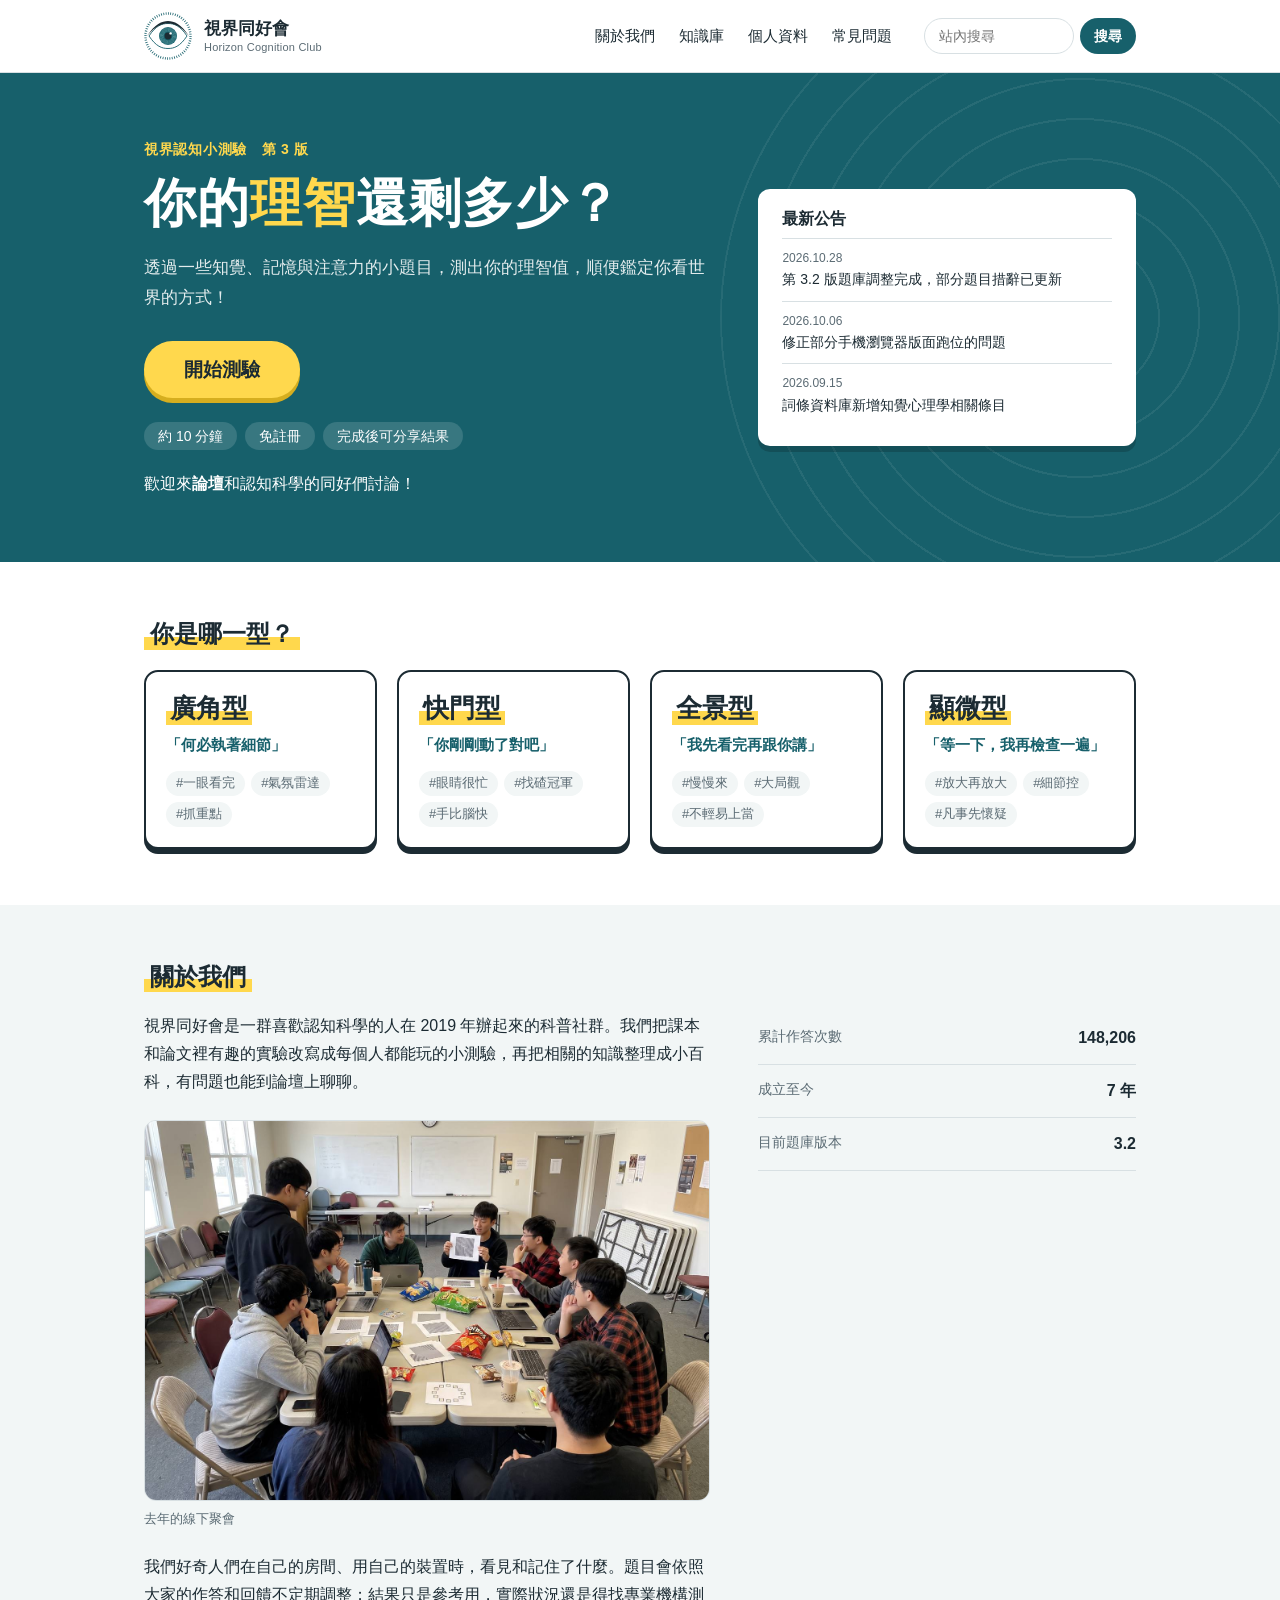
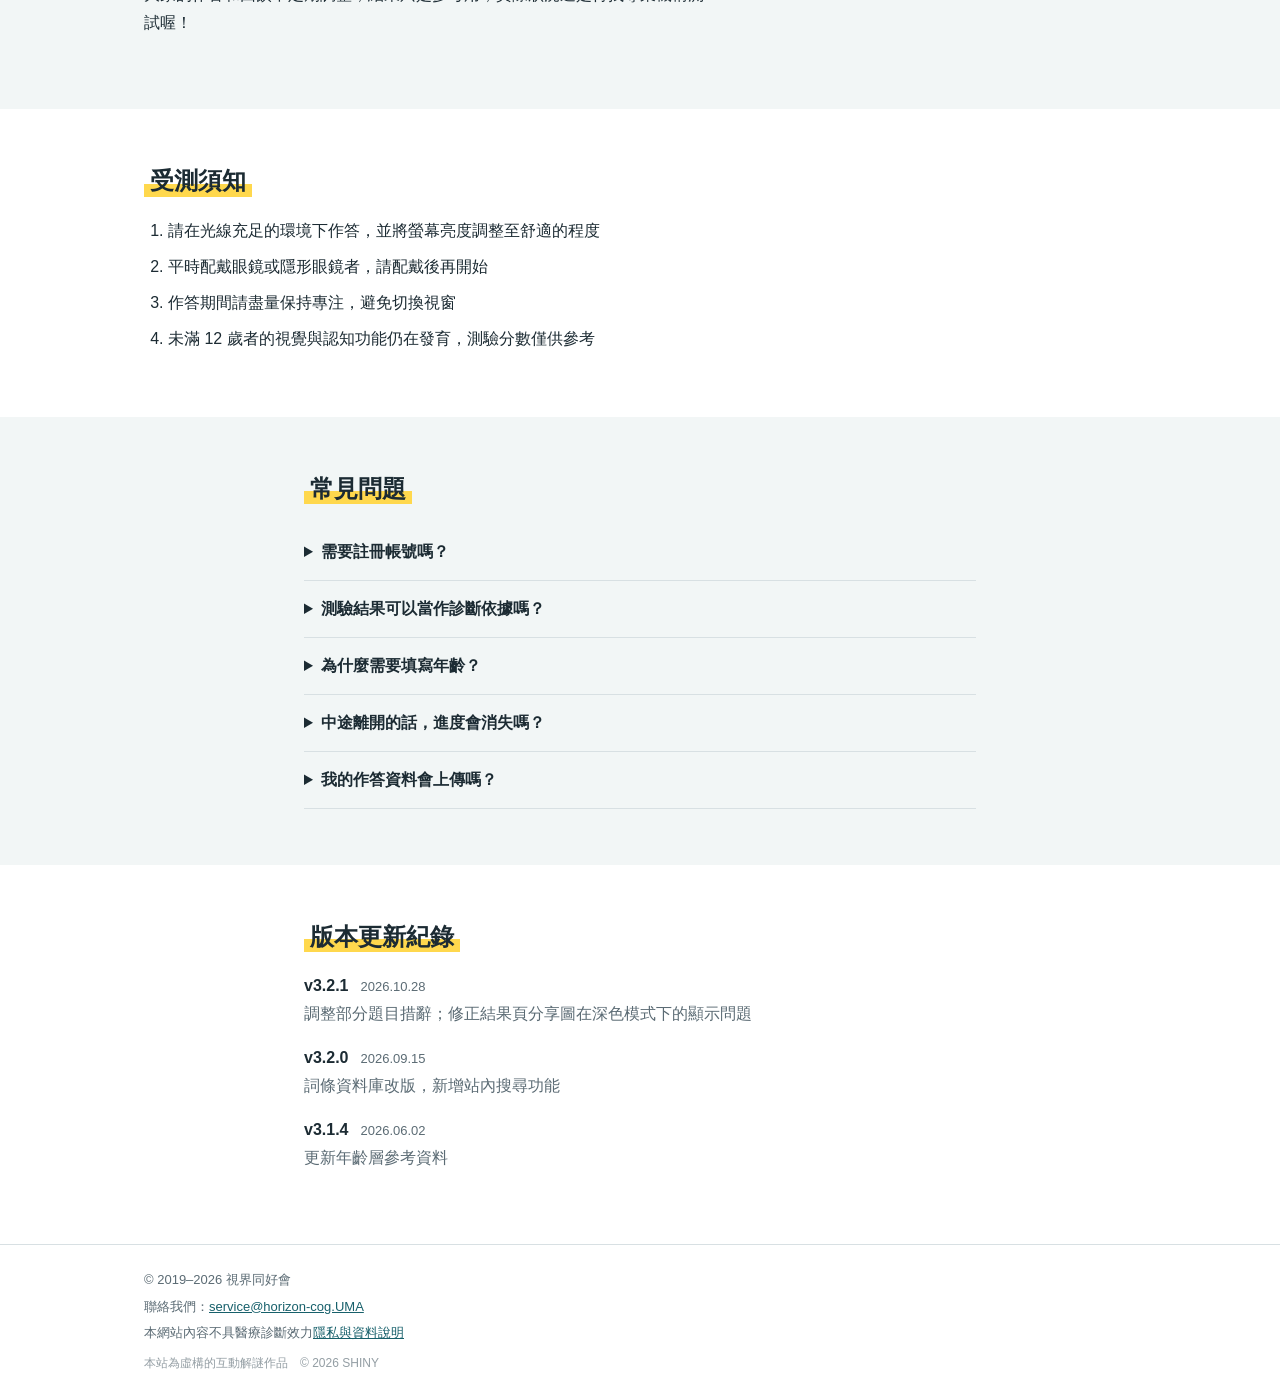
==== commit 6af64994: "公開版：密碼改指紋、上鎖內文加密、刪註解；頁底聲明；手機提醒 Co-Authored-By: Claude Opus 5.5 <noreply@anthropic.com>" ====
--- a/index.html
+++ b/index.html
@@ -2,7 +2,7 @@
 <html lang="zh-Hant">
 <head>
   <meta charset="utf-8">
-  <meta name="darkreader-lock"><!-- Dark Reader 等深色外掛不要改這一頁，眼疾效果是照原本的顏色調的 -->
+  <meta name="darkreader-lock">
   <meta name="viewport" content="width=device-width, initial-scale=1">
   <title>視界認知小測驗｜視界同好會</title>
   <meta name="description" content="視界認知小測驗，約 10 分鐘了解自己的注意力、記憶與知覺判斷表現。免註冊，完成後可分享結果！">
@@ -36,7 +36,6 @@
       </form>
     </div>
   </header>
-
   <main>
     <section class="hero">
       <div class="wrap hero-grid">
@@ -52,7 +51,6 @@
           </ul>
           <p class="hero-note">歡迎來<strong>論壇</strong>和認知科學的同好們討論！</p>
         </div>
-
         <aside class="notice" aria-labelledby="notice-title">
           <h2 id="notice-title">最新公告</h2>
           <ol>
@@ -63,14 +61,12 @@
         </aside>
       </div>
     </section>
-
     <section class="section" id="types">
       <div class="wrap">
         <h2>你是哪一型？</h2>
         <div class="type-grid" id="type-grid"></div>
       </div>
     </section>
-
     <section class="section section-alt" id="about">
       <div class="wrap">
         <h2>關於我們</h2>
@@ -91,7 +87,6 @@
         </div>
       </div>
     </section>
-
     <section class="section">
       <div class="wrap">
         <h2>受測須知</h2>
@@ -103,7 +98,6 @@
         </ol>
       </div>
     </section>
-
     <section class="section section-alt" id="faq">
       <div class="wrap narrow">
         <h2>常見問題</h2>
@@ -129,7 +123,6 @@
         </details>
       </div>
     </section>
-
     <section class="section" id="changelog">
       <div class="wrap narrow">
         <h2>版本更新紀錄</h2>
@@ -144,7 +137,6 @@
       </div>
     </section>
   </main>
-
   <footer class="site-footer">
     <div class="wrap footer-inner">
       <p>© 2019–2026 視界同好會</p>
--- a/site.css
+++ b/site.css
@@ -6,25 +6,18 @@
   --tint: #f2f6f6;
   --brand: #17606b;
   --brand-dark: #0f4852;
-  --accent: #ffd84d;       /* 螢光筆黃，和結果卡同一個顏色 */
+  --accent: #ffd84d;
   --accent-dark: #d6ae1f;
   --radius: 12px;
-  /* 同心圓花紋，和結果卡的藍綠色塊一樣 */
   --rings: repeating-radial-gradient(circle, transparent 0 38px, rgba(255, 255, 255, .07) 38px 40px);
-  /* 螢光筆：畫在文字下半部 */
   --marker: linear-gradient(transparent 58%, var(--accent) 58%);
 }
-
-:root { color-scheme: only light; } /* 不跟著裝置的深色模式變暗，眼疾效果是照淺色頁面調的 */
-
+:root { color-scheme: only light; }
 * { box-sizing: border-box; }
-
 html { scroll-behavior: smooth; }
-
 @media (prefers-reduced-motion: reduce) {
   html { scroll-behavior: auto; }
 }
-
 body {
   margin: 0;
   background: var(--paper);
@@ -33,19 +26,12 @@
   font-size: 16px;
   line-height: 1.75;
 }
-
 a { color: var(--brand); }
-
 h1, h2 { line-height: 1.3; }
-
 h2 { margin: 0 0 20px; font-size: 24px; }
-
 .wrap { max-width: 1040px; margin: 0 auto; padding: 0 24px; }
 .narrow { max-width: 720px; }
-
-/* 頁首 */
 .site-header { border-bottom: 1px solid var(--line); background: var(--paper); }
-
 .header-inner {
   display: flex;
   flex-wrap: wrap;
@@ -55,12 +41,10 @@
   padding-top: 12px;
   padding-bottom: 12px;
 }
-
 .brand { display: flex; align-items: center; gap: 12px; color: var(--ink); text-decoration: none; }
 .brand-text { display: flex; flex-direction: column; line-height: 1.3; }
 .brand-text strong { font-size: 17px; }
 .brand-text small { color: var(--muted); font-size: 11px; letter-spacing: .02em; }
-
 .logo { display: block; width: 48px; height: 48px; flex: none; }
 .logo svg { display: block; width: 100%; height: 100%; }
 .logo-ticks { fill: none; stroke: var(--brand); stroke-width: 2.4; stroke-dasharray: .34 .66; }
@@ -71,25 +55,19 @@
 .logo-glint { fill: #fff; }
 .logo-line { fill: none; stroke: var(--brand); stroke-width: .9; }
 .logo-upper { fill: var(--ink); }
-
 .site-nav { display: flex; flex-wrap: wrap; gap: 4px 24px; margin-left: auto; }
 .site-nav a { color: var(--ink); font-size: 15px; text-decoration: none; }
 .site-nav a:hover { color: var(--brand); text-decoration: underline; }
-
-/* 頁首右上角的站內搜尋（每一頁都有） */
 .site-search { display: flex; gap: 6px; }
 .site-search input[type="search"] { width: 150px; padding: 5px 14px; border-radius: 999px; font-size: 14px; }
 .site-search button { padding: 5px 14px; border: 0; border-radius: 999px; background: var(--brand); color: #fff; font: inherit; font-size: 14px; font-weight: 700; cursor: pointer; }
 .site-search button:hover { background: var(--brand-dark); }
-
-/* 主視覺 */
 .hero, .page-head { position: relative; overflow: hidden; background: var(--brand); color: #fff; }
 .hero::before, .page-head::before {
   content: ""; position: absolute; top: 50%; right: -160px; width: 720px; height: 720px;
   border-radius: 50%; background: var(--rings); transform: translateY(-50%); pointer-events: none;
 }
 .hero > .wrap, .page-head > .wrap { position: relative; }
-
 .hero-grid {
   display: grid;
   grid-template-columns: minmax(0, 3fr) minmax(0, 2fr);
@@ -98,13 +76,11 @@
   padding-top: 64px;
   padding-bottom: 64px;
 }
-
 .kicker { margin: 0 0 8px; color: var(--accent); font-size: 14px; font-weight: 700; letter-spacing: .05em; }
 h1 { margin: 0 0 16px; font-size: 40px; }
 .hero h1 { font-size: 52px; letter-spacing: .02em; }
 .hero h1 em { color: var(--accent); font-style: normal; }
 .lead { margin: 0 0 28px; color: rgba(255, 255, 255, .88); font-size: 17px; }
-
 .button {
   display: inline-block;
   padding: 12px 40px;
@@ -119,11 +95,9 @@
 }
 .button:hover { background: var(--brand-dark); }
 .button:active { transform: translateY(3px); box-shadow: 0 1px 0 var(--brand-dark); }
-/* 藍綠色塊上的主要按鈕改用黃色 */
 .hero .button { background: var(--accent); box-shadow: 0 5px 0 var(--accent-dark); color: var(--ink); font-size: 19px; }
 .hero .button:hover { background: #ffe37a; }
 .hero .button:active { box-shadow: 0 1px 0 var(--accent-dark); }
-
 .facts {
   display: flex;
   flex-wrap: wrap;
@@ -134,88 +108,66 @@
   list-style: none;
 }
 .facts li { padding: 2px 14px; border-radius: 999px; background: rgba(255, 255, 255, .14); }
-
 .notice { padding: 20px 24px; border-radius: var(--radius); background: var(--paper); box-shadow: 0 6px 0 rgba(0, 0, 0, .18); color: var(--ink); }
 .notice h2 { margin-bottom: 8px; font-size: 16px; }
 .notice ol { margin: 0; padding: 0; list-style: none; }
 .notice li { padding: 10px 0; border-top: 1px solid var(--line); font-size: 14px; line-height: 1.6; }
 .notice time { display: block; color: var(--muted); font-size: 12px; }
-
-/* 內容區塊 */
 .section { padding: 56px 0; }
 .section-alt { background: var(--tint); }
 .section > .wrap > h2 { width: fit-content; padding: 0 6px; background: var(--marker); }
-
-/* 首頁：四種類型的貼紙卡（內容來自 content.js 的 result.types） */
 .type-grid { display: grid; grid-template-columns: repeat(4, minmax(0, 1fr)); gap: 20px; }
 .type-card { padding: 20px; border: 2px solid var(--ink); border-radius: 14px; background: var(--paper); box-shadow: 0 5px 0 var(--ink); }
 .type-name { width: fit-content; margin: 0 0 8px; padding: 0 4px; background: var(--marker); font-size: 26px; line-height: 1.3; }
 .type-quote { margin: 0 0 14px; color: var(--brand); font-size: 15px; font-weight: 700; line-height: 1.6; }
 .tags { display: flex; flex-wrap: wrap; gap: 6px; margin: 0; padding: 0; list-style: none; }
 .tags li { padding: 1px 10px; border-radius: 999px; background: var(--tint); color: var(--muted); font-size: 13px; }
-
 .about-grid { display: grid; grid-template-columns: minmax(0, 3fr) minmax(0, 2fr); gap: 48px; }
 .prose p { margin: 0 0 16px; }
-
 .stats { margin: 0; }
 .stats div { display: flex; justify-content: space-between; gap: 16px; padding: 12px 0; border-bottom: 1px solid var(--line); }
 .stats dt { color: var(--muted); font-size: 14px; }
 .stats dd { margin: 0; font-weight: 700; font-variant-numeric: tabular-nums; }
-
 .rules { margin: 0; padding-left: 24px; }
 .rules li { margin-bottom: 8px; }
-
 details { border-bottom: 1px solid var(--line); }
 summary { padding: 14px 0; font-weight: 700; cursor: pointer; }
 details p { margin: 0 0 16px; color: var(--muted); }
-
 .changelog { margin: 0; }
 .changelog dt { font-weight: 700; }
 .changelog time { margin-left: 12px; color: var(--muted); font-size: 13px; font-weight: 400; }
 .changelog dd { margin: 0 0 16px; color: var(--muted); }
-
-/* 頁尾 */
 .site-footer { border-top: 1px solid var(--line); color: var(--muted); font-size: 13px; }
 .footer-inner { padding-top: 24px; padding-bottom: 24px; }
 .footer-inner p { margin: 0 0 4px; }
-
-/* ===== 以下為內頁共用（測驗、結果、詞條、個人資料、隱藏頁） ===== */
-/* 紅字是主色 #17606b 的補色（色相約 8°）：盯著藍綠色看久了，殘像就是這個紅。對白底對比 6.96 */
 :root { --red: #b21700; }
-
 .site-nav a[aria-current="page"] { color: var(--brand); font-weight: 700; }
-
 .sr-only {
   position: absolute; width: 1px; height: 1px; padding: 0; margin: -1px;
   overflow: hidden; clip: rect(0 0 0 0); white-space: nowrap; border: 0;
 }
 .muted { color: var(--muted); }
-
 .page-head { padding: 40px 0 32px; }
 .page-head h1 { margin: 0 0 8px; font-size: 32px; }
 .page-head .lead { margin: 0; font-size: 16px; }
 .page-head .lead:empty { display: none; }
-
 .panel { padding: 24px; border: 1px solid var(--line); border-radius: var(--radius); background: var(--paper); }
 .panel + .panel, .panel + .stats, .stats + .panel { margin-top: 24px; }
 .panel h2 { font-size: 20px; margin-bottom: 8px; }
-/* 結局（結果頁）：最後的警告、最後一題、兩個結局。選「否」的結局整塊變黑 */
 .ending p { margin: 0 0 16px; line-height: 2; }
 .ending h2 { margin: 24px 0 16px; font-size: 24px; }
-/* 兩個結局都是黑底白字 */
 [data-ending="yes"] .ending, [data-ending="no"] .ending { border-color: #000; background: #0c0c0c; color: #f2f0ea; }
 .ending .ending-notice { margin-top: 32px; font-size: 14px; line-height: 1.8; }
 .ending a { color: inherit; }
+.ending .button-secondary { color: var(--brand); }
 .ending-letter { margin: 8px 0 24px; }
-.txt { white-space: pre-wrap; } /* 一整格的內文：保留換行和連續空格（EyeDom.paras） */
+.txt { white-space: pre-wrap; }
 .ending-letter .ending-eyedrops { vertical-align: middle; }
 .ending-drops-line { white-space: nowrap; }
 .ending-letter summary { cursor: pointer; text-decoration: underline; list-style: none; }
 .ending-letter summary::-webkit-details-marker { display: none; }
 .ending-letter[open] summary { margin-bottom: 12px; }
 .ending-eyedrops[aria-pressed="true"] { outline: 2px solid currentColor; outline-offset: 2px; }
-
-/* 按鈕 */
 button.button { border: 0; font-family: inherit; line-height: inherit; cursor: pointer; }
 .button[disabled] { opacity: .45; cursor: not-allowed; }
 .button[disabled]:hover { background: var(--brand); }
@@ -223,14 +175,10 @@
 .button-secondary:hover { background: var(--tint); }
 .button-secondary[disabled]:hover { background: var(--paper); }
 .button-small { padding: 8px 24px; font-size: 15px; }
-.button-danger, .button-danger:active { padding: 8px 24px; font-size: 15px; background: #8a2a2a; box-shadow: 0 4px 0 #6e1f1f; }
-.button-danger:hover { background: #6e1f1f; }
 .actions { display: flex; flex-wrap: wrap; align-items: center; gap: 12px 16px; margin-top: 24px; }
 .actions-split { justify-content: space-between; }
 .text-link { font-size: 15px; }
 .form-status { min-height: 1.75em; margin: 12px 0 0; color: var(--brand); font-size: 14px; }
-
-/* 表單 */
 .field { display: flex; flex-direction: column; gap: 4px; margin-bottom: 16px; }
 .field label { font-weight: 700; font-size: 15px; }
 .field small { color: var(--muted); font-size: 13px; }
@@ -242,8 +190,6 @@
 }
 input:focus-visible, textarea:focus-visible, button:focus-visible, a:focus-visible { outline: 2px solid var(--brand); outline-offset: 2px; }
 [aria-invalid="true"] { border-color: #8a2a2a; }
-
-/* 測驗 */
 .quiz-count { margin: 0 0 8px; color: var(--muted); font-size: 14px; }
 .meter { height: 6px; margin-bottom: 24px; border-radius: 3px; background: var(--tint); overflow: hidden; }
 .meter span { display: block; height: 100%; background: var(--brand); transition: width .3s; }
@@ -254,34 +200,28 @@
   border: 2px solid var(--line); border-radius: var(--radius); cursor: pointer;
 }
 .option:hover { background: var(--tint); }
-/* 使者專區之後才出現的箭頭：點狀的、紅色的，指著選項 */
 .eye-arrow { display: inline-flex; flex: none; align-self: center; margin-left: auto; }
 .eye-arrow-dots { color: #1c2b33; }
 .eye-arrow-red { color: #c0102a; }
-/* 真正看得到的那一個：掛在 <body> 外面，蓋在眼疾效果上面 */
 .eye-arrow-float { position: fixed; left: 0; top: 0; z-index: 2147483100; margin: 0; pointer-events: none; }
 .ending .actions .eye-arrow { margin: 0 12px 0 -4px; }
 .option:has(input:checked) { border-color: var(--brand); background: #fff7d1; }
 .option input { margin-top: 6px; flex: none; accent-color: var(--brand); }
 .quiz-note { margin: 8px 0 0; color: var(--muted); font-size: 14px; }
 .quiz-locked { margin: 0 0 8px; color: var(--muted); font-size: 15px; }
-/* 題目附圖：SVG 錯覺圖，或用等寬字排的字母、詞語 */
 .quiz-figure { margin: 0 0 20px; padding: 16px; border-radius: var(--radius); background: var(--tint); }
 .quiz-figure svg { display: block; width: 100%; max-width: 360px; height: auto; margin: 0 auto; }
 .quiz-figure img { display: block; max-width: 100%; max-height: 420px; height: auto; margin: 0 auto; }
-/* 異常題：整題褪成灰灰的，蒙一層細雜訊，像訊號不好（顏色留一點，色塊那題還分得出來） */
 .quiz-anomaly { position: relative; filter: grayscale(.6) contrast(.92) brightness(.97); }
 .quiz-anomaly::after { content: ""; position: absolute; inset: 0; border-radius: inherit; pointer-events: none; opacity: .18;
   background: repeating-linear-gradient(0deg, rgba(0, 0, 0, .18) 0 1px, transparent 1px 3px); animation: quiz-static .25s steps(2) infinite; }
 @keyframes quiz-static { 50% { transform: translateY(1px); } }
 @media (prefers-reduced-motion: reduce) { .quiz-anomaly::after { animation: none; } }
-/* 視界首頁的假廣告（js/ad.js）：故意做得很廉價。掛在 <body> 外面，固定在左下角 */
 .fake-ad { position: fixed; left: 16px; bottom: 16px; z-index: 2147483400; width: 280px; overflow: hidden; border: 1px solid #b8b8b8; border-radius: 6px; background: #fff; box-shadow: 0 8px 28px rgba(0, 0, 0, .35); font: 14px/1.4 "Microsoft JhengHei", "PingFang TC", sans-serif; color: #222; animation: fake-ad-in .4s ease-out; }
 @keyframes fake-ad-in { from { transform: translateY(120%); } }
 .fake-ad { transition: transform .45s cubic-bezier(.2, .9, .3, 1.2); }
 .fake-ad.is-big { animation: none; box-shadow: 0 20px 60px rgba(0, 0, 0, .6); }
 .fake-ad-shade { position: fixed; inset: 0; z-index: 2147483399; background: rgba(0, 0, 0, .55); }
-/* 字幕：顏色一直換、帶螢光，廉價手遊廣告那種 */
 .fake-ad-caption, .fake-ad-neon { animation: fake-ad-neon 1.2s linear infinite; }
 @keyframes fake-ad-neon {
   0%, 100% { color: #fff36b; text-shadow: 0 0 6px #fff36b, 0 0 14px #ffb300; }
@@ -297,7 +237,7 @@
 .fake-ad-title { margin: 0; color: #ffe600; font-size: 22px; font-weight: 900; text-align: center; -webkit-text-stroke: 1.5px #d10000; paint-order: stroke fill; text-shadow: 0 3px 0 #7a0000; }
 .fake-ad-hint { margin: 0; color: #ff2020; font-weight: 900; text-align: center; text-shadow: 0 1px 0 #fff, 0 0 4px #fff; }
 .is-runner .fake-ad-title { position: absolute; left: 0; right: 0; top: 2px; pointer-events: none; }
-.fake-ad-title.fake-ad-neon { -webkit-text-stroke: 3px #000; } /* 螢光字配黑邊，跟阿嬤的字幕一樣 */
+.fake-ad-title.fake-ad-neon { -webkit-text-stroke: 3px #000; }
 .is-runner .fake-ad-hint { position: absolute; left: 0; right: 0; top: 150px; pointer-events: none; }
 .fake-ad-granny { position: relative; }
 .fake-ad-granny img { display: block; width: 100%; height: auto; }
@@ -316,7 +256,6 @@
 .fake-ad-options { display: flex; justify-content: center; gap: 12px; padding: 8px 0 4px; }
 .fake-ad-foot { margin: 0; padding: 4px 8px 6px; color: #888; font-size: 11px; text-align: center; }
 @media (prefers-reduced-motion: reduce) { .fa-ring, .fa-man, .fake-ad-hand, .fake-ad-caption, .fake-ad-neon { animation: none; } .fake-ad { transition: none; } }
-/* 結局前的錯誤視窗（js/result.js）：掛在 <body> 外面，眼疾效果的濾鏡和疊加層都蓋不到，字一直是紅的 */
 .ending-shade { position: fixed; inset: 0; z-index: 2147483600; display: flex; align-items: center; justify-content: center; padding: 16px; background: rgba(0, 0, 0, .35); }
 .ending-popup { width: min(420px, 100%); border: 1px solid #7a7a7a; background: #f0f0f0; box-shadow: 4px 6px 24px rgba(0, 0, 0, .45); font: 15px/1.6 "Microsoft JhengHei", "PingFang TC", sans-serif; color: #c00000; }
 .ending-popup-bar { display: flex; justify-content: space-between; padding: 6px 10px; background: linear-gradient(#e3e3e3, #cfcfcf); color: #222; font-size: 13px; }
@@ -327,16 +266,11 @@
 .ending-popup-foot button { min-width: 84px; padding: 4px 16px; border: 1px solid #7a7a7a; border-radius: 3px; background: #e9e9e9; color: #c00000; font: inherit; cursor: pointer; }
 .ending-popup-foot button:focus-visible { outline: 2px solid #0a64d6; outline-offset: 1px; }
 .quiz-lines { overflow-x: auto; font: 20px/1.6 Consolas, "Courier New", "Noto Sans Mono CJK TC", "MingLiU", monospace; text-align: center; white-space: pre; }
-
-/* 結果卡 */
 .hint { margin: 0 0 20px; padding: 12px 16px; border-left: 3px solid var(--brand); background: var(--tint); font-size: 15px; }
-/* 結果卡是 js/result.js 畫出來的一張圖（canvas），畫面上看到的和下載的是同一張 */
 .result-card { display: block; width: 100%; max-width: 480px; height: auto; margin: 0 auto; border-radius: 12px; box-shadow: 0 6px 24px rgba(28, 43, 51, .12); }
 .share { max-width: 480px; margin: 24px auto 0; }
 .share-text { resize: vertical; font-size: 14px; }
 .share .actions { margin-top: 12px; }
-
-/* 知識庫 */
 .wiki-grid { display: grid; grid-template-columns: minmax(0, 1fr) minmax(0, 3fr); gap: 40px; align-items: start; }
 .search-results { margin: 0 0 16px; padding: 12px 16px; border: 1px solid var(--line); border-radius: var(--radius); font-size: 14px; }
 .search-results ul { margin: 0; padding: 0; list-style: none; }
@@ -359,16 +293,14 @@
 .entry-meta { margin: 0 0 24px; color: var(--muted); font-size: 13px; }
 .entry p { margin: 0 0 16px; }
 .red-text { color: var(--red); font-weight: 700; letter-spacing: .05em; }
-.oph { color: var(--red); } /* 指 OPHANIM 的「祂」：文字裡用 [[ ]] 包起來（site.js 的 EyeDom.rich） */
+.oph { color: var(--red); }
 .ending .oph { color: #ff4a36; }
 .ink-text .oph { color: #b21700; }
 .refs { margin: 32px 0 0; padding: 16px 0 0 20px; border-top: 1px solid var(--line); color: var(--muted); font-size: 13px; overflow-wrap: anywhere; }
-
 .clarity { max-width: 360px; margin: 24px 0 28px; }
 .clarity-frame { position: relative; overflow: hidden; border: 1px solid var(--line); border-radius: 4px; background: #e9eef0; aspect-ratio: 1; }
 .clarity-image { width: 100%; height: 100%; }
 .clarity-image svg, .clarity-image img { display: block; width: 100%; height: 100%; object-fit: cover; }
-/* 滑桿拉到模糊才浮現的字：手抄本的墨水字（0 號使者寫的拉丁文，長 s 寫法和抄本頁緣一樣） */
 .ink-text { margin: 0; color: #2a1608; font: italic 600 23px/1.35 "Palatino Linotype", "Book Antiqua", "Times New Roman", serif; letter-spacing: .02em; text-shadow: 0 0 1px rgba(42, 22, 8, .7), 0 0 8px rgba(255, 246, 224, .85), 0 0 16px rgba(255, 246, 224, .6); }
 .clarity-reveal {
   position: absolute; inset: 0; display: flex; flex-direction: column; align-items: center; justify-content: center;
@@ -382,32 +314,20 @@
 .clarity-control input { flex: 1; min-width: 0; accent-color: var(--brand); }
 .clarity-value { flex: none; width: 3.5em; color: var(--muted); text-align: right; font-variant-numeric: tabular-nums; }
 .clarity figcaption { margin-top: 8px; color: var(--muted); font-size: 13px; line-height: 1.6; }
-
-
-/* 個人資料 */
 .profile-stats { margin-top: 24px; }
-.reset .button-danger { margin-top: 4px; }
-
-/* 隱藏頁 */
 .braille { margin: 32px 0; font-size: 32px; letter-spacing: .15em; overflow-wrap: anywhere; color: var(--ink); }
-
-/* 首頁的論壇歡迎詞 */
 .hero-note { margin: 20px 0 0; font-size: 16px; }
-
-/* 論壇 */
 .avatar { display: inline-grid; place-items: center; flex: none; width: 40px; height: 40px; border-radius: 50%; background: var(--brand); color: #fff; font-size: 17px; font-weight: 700; line-height: 1; }
 .avatar-ghost { background: #c5cdd1; }
 .handle { margin-left: 6px; color: var(--muted); font-size: 13px; font-weight: 400; }
 .badge { margin-left: 8px; padding: 1px 8px; border-radius: 999px; background: var(--accent); color: var(--ink); font-size: 12px; font-weight: 700; }
 .lock-icon { display: block; flex: none; width: 24px; height: 24px; color: var(--ink); }
 .lock-icon svg { display: block; width: 100%; height: 100%; }
-
 .forum-user { display: flex; align-items: center; gap: 12px; margin-bottom: 32px; padding: 8px 8px 8px 10px; border-radius: 999px; background: var(--tint); font-size: 14px; }
 .forum-user .avatar { width: 32px; height: 32px; font-size: 14px; }
 .forum-user span:not(.avatar) { flex: 1; min-width: 0; overflow-wrap: anywhere; }
 .forum-user a, .forum-user button { flex: none; padding: 4px 18px; border: 0; border-radius: 999px; background: var(--brand); color: #fff; font: inherit; font-weight: 700; text-decoration: none; cursor: pointer; }
 .forum-user a:hover, .forum-user button:hover { background: var(--brand-dark); }
-
 .board-tabs { display: flex; gap: 4px; margin-bottom: 14px; border-bottom: 2px solid var(--line); }
 .board-tabs a { margin-bottom: -2px; padding: 8px 18px; border-bottom: 2px solid transparent; color: var(--muted); font-size: 18px; font-weight: 700; text-decoration: none; }
 .board-tabs a:hover { color: var(--ink, inherit); }
@@ -425,13 +345,11 @@
 .post-title { font-size: 17px; font-weight: 700; line-height: 1.5; }
 .post-meta { color: var(--muted); font-size: 13px; }
 .reply-count { flex: none; padding: 2px 12px; border-radius: 999px; background: var(--tint); color: var(--brand); font-size: 13px; font-weight: 700; white-space: nowrap; }
-/* 上鎖的文章：斜紋底、標題塗黑 */
 .post-card.is-locked { border-color: var(--ink); background: repeating-linear-gradient(-45deg, var(--paper) 0 10px, #eceff0 10px 20px); }
 .redacted { background: var(--ink); color: var(--ink); border-radius: 2px; user-select: none; }
 .locked-panel { text-align: center; }
 .locked-panel .field { align-items: center; }
 .locked-panel .lock-icon { width: 40px; height: 40px; margin: 0 auto 8px; }
-
 .post h2 { margin-bottom: 12px; }
 .post-author { display: flex; align-items: center; gap: 12px; margin-bottom: 28px; padding-bottom: 20px; border-bottom: 1px solid var(--line); line-height: 1.5; }
 .post-author time { color: var(--muted); font-size: 13px; }
@@ -455,7 +373,6 @@
 .post-img img { display: block; max-width: 100%; height: auto; border: 1px solid var(--line); border-radius: var(--radius); }
 .entry-img img { max-width: 360px; }
 .plates figcaption, .post-img figcaption { margin-top: 8px; color: var(--muted); font-size: 13px; line-height: 1.6; }
-
 @media (max-width: 760px) {
   .wrap { padding-left: 16px; padding-right: 16px; }
   .hero-grid, .about-grid { grid-template-columns: minmax(0, 1fr); gap: 32px; }
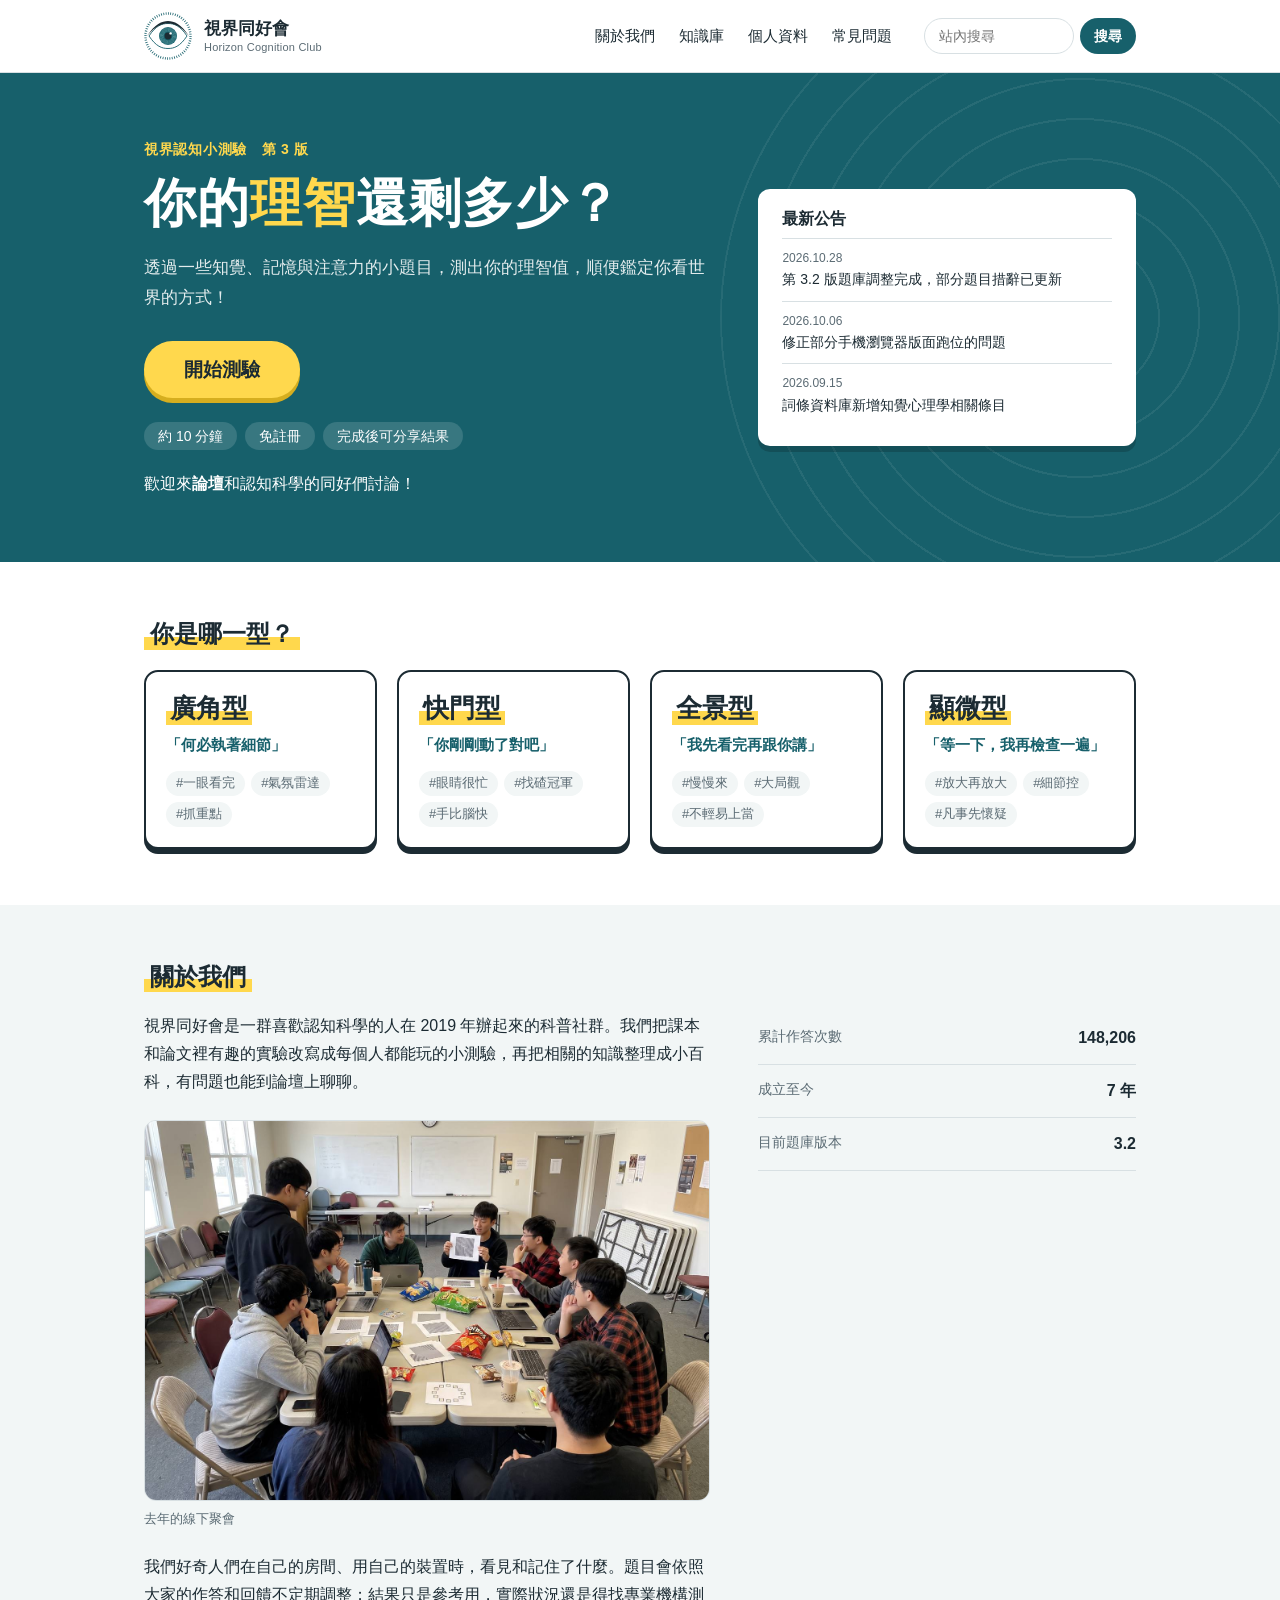
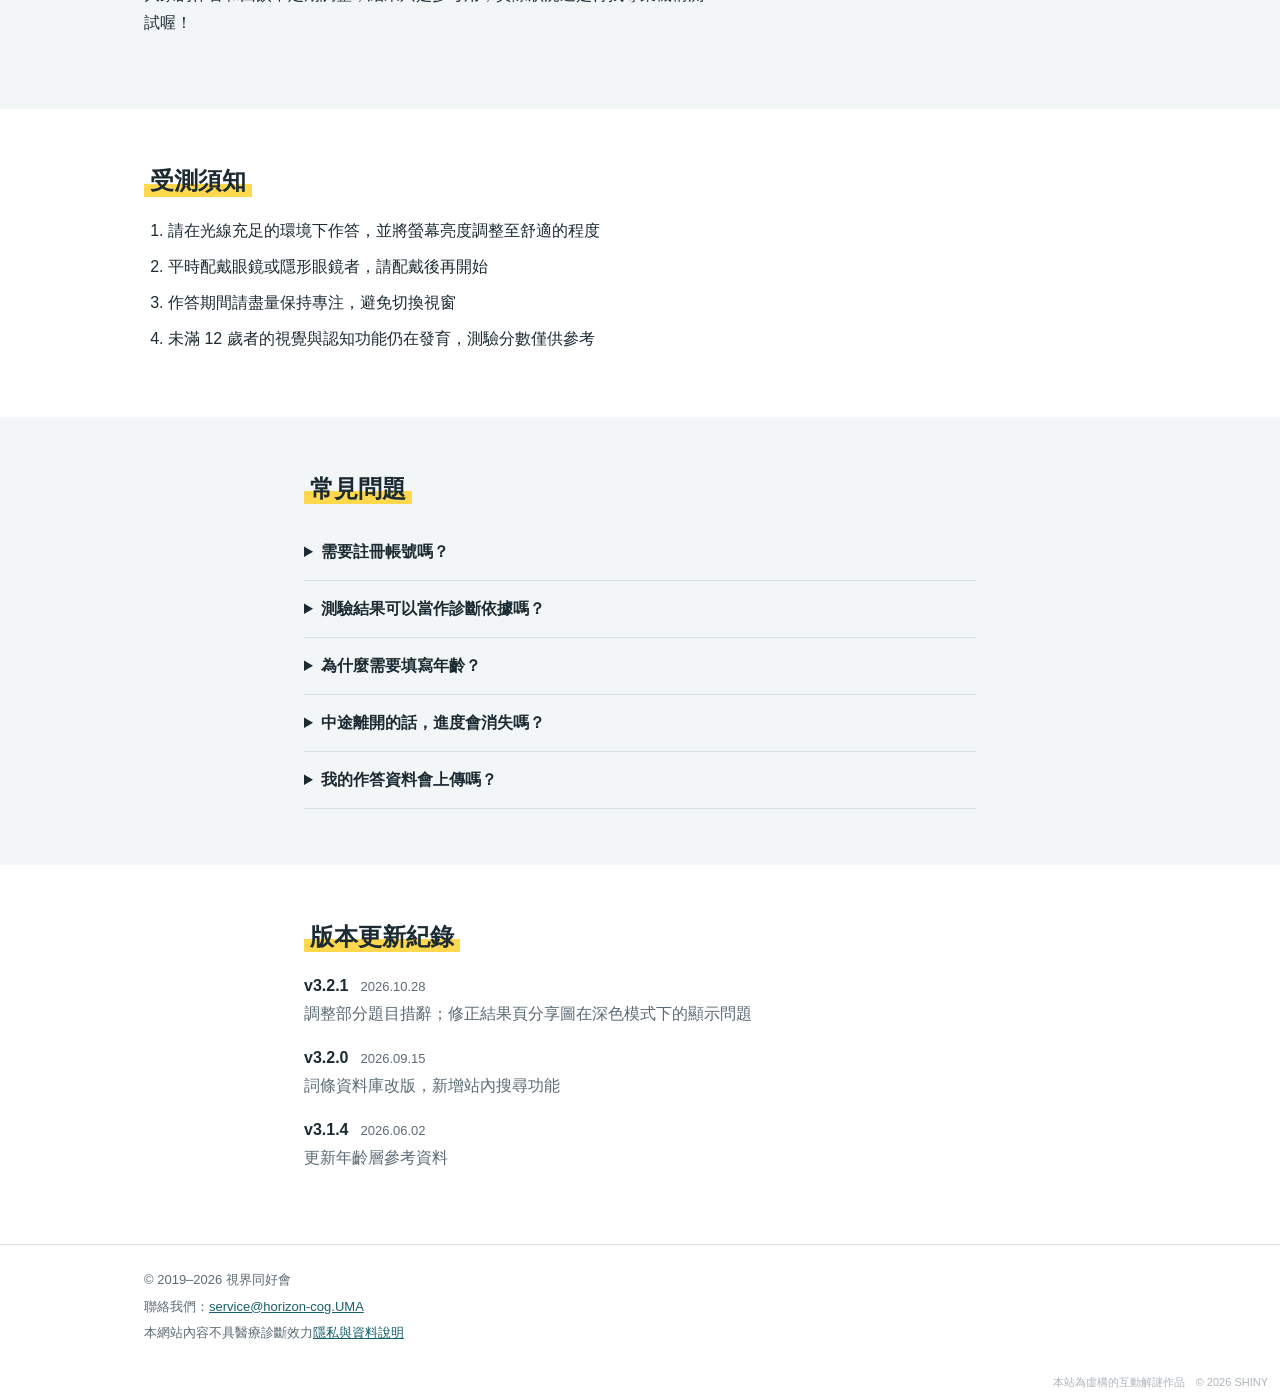
==== commit 9cdb7fba: "文字潤飾：去掉套話、重複轉折與錯字 Co-Authored-By: Claude Opus 5.5 <noreply@anthropic.com>" ====
--- a/index.html
+++ b/index.html
@@ -12,7 +12,7 @@
   <script src="js/progress.js" defer></script>
   <script src="js/effects.js" defer></script>
   <script src="js/home.js" defer></script>
-  <script src="js/ad.js" defer></script>
+  <script src="js/minigame.js" defer></script>
 </head>
 <body>
   <header class="site-header">
@@ -119,7 +119,7 @@
         </details>
         <details>
           <summary>我的作答資料會上傳嗎？</summary>
-          <p>不會，作答進度只保存在你目前使用的瀏覽器中，清除瀏覽資料後就會一併移除。</p>
+          <p>不會，作答進度只保存在你目前使用的瀏覽器中，清除瀏覽資料後就會一併移除</p>
         </details>
       </div>
     </section>
--- a/site.css
+++ b/site.css
@@ -217,45 +217,45 @@
   background: repeating-linear-gradient(0deg, rgba(0, 0, 0, .18) 0 1px, transparent 1px 3px); animation: quiz-static .25s steps(2) infinite; }
 @keyframes quiz-static { 50% { transform: translateY(1px); } }
 @media (prefers-reduced-motion: reduce) { .quiz-anomaly::after { animation: none; } }
-.fake-ad { position: fixed; left: 16px; bottom: 16px; z-index: 2147483400; width: 280px; overflow: hidden; border: 1px solid #b8b8b8; border-radius: 6px; background: #fff; box-shadow: 0 8px 28px rgba(0, 0, 0, .35); font: 14px/1.4 "Microsoft JhengHei", "PingFang TC", sans-serif; color: #222; animation: fake-ad-in .4s ease-out; }
-@keyframes fake-ad-in { from { transform: translateY(120%); } }
-.fake-ad { transition: transform .45s cubic-bezier(.2, .9, .3, 1.2); }
-.fake-ad.is-big { animation: none; box-shadow: 0 20px 60px rgba(0, 0, 0, .6); }
-.fake-ad-shade { position: fixed; inset: 0; z-index: 2147483399; background: rgba(0, 0, 0, .55); }
-.fake-ad-caption, .fake-ad-neon { animation: fake-ad-neon 1.2s linear infinite; }
-@keyframes fake-ad-neon {
+.mini-game { position: fixed; left: 16px; bottom: 16px; z-index: 2147483400; width: 280px; overflow: hidden; border: 1px solid #b8b8b8; border-radius: 6px; background: #fff; box-shadow: 0 8px 28px rgba(0, 0, 0, .35); font: 14px/1.4 "Microsoft JhengHei", "PingFang TC", sans-serif; color: #222; animation: mini-game-in .4s ease-out; }
+@keyframes mini-game-in { from { transform: translateY(120%); } }
+.mini-game { transition: transform .45s cubic-bezier(.2, .9, .3, 1.2); }
+.mini-game.is-big { animation: none; box-shadow: 0 20px 60px rgba(0, 0, 0, .6); }
+.mini-game-shade { position: fixed; inset: 0; z-index: 2147483399; background: rgba(0, 0, 0, .55); }
+.mini-game-caption, .mini-game-neon { animation: mini-game-neon 1.2s linear infinite; }
+@keyframes mini-game-neon {
   0%, 100% { color: #fff36b; text-shadow: 0 0 6px #fff36b, 0 0 14px #ffb300; }
   25% { color: #6bfffb; text-shadow: 0 0 6px #6bfffb, 0 0 14px #00a2ff; }
   50% { color: #ff7bf2; text-shadow: 0 0 6px #ff7bf2, 0 0 14px #ff00a8; }
   75% { color: #8dff6b; text-shadow: 0 0 6px #8dff6b, 0 0 14px #00d13b; }
 }
-.fake-ad-bar { display: flex; align-items: center; justify-content: space-between; padding: 2px 4px 2px 8px; background: #f1f1f1; color: #777; font-size: 11px; }
-.fake-ad-x { padding: 0 6px; border: 0; background: transparent; color: #666; font-size: 14px; cursor: pointer; }
-.fake-ad-body { position: relative; }
-.fake-ad-stage { cursor: pointer; }
-.fake-ad-stage svg { display: block; width: 100%; height: auto; }
-.fake-ad-title { margin: 0; color: #ffe600; font-size: 22px; font-weight: 900; text-align: center; -webkit-text-stroke: 1.5px #d10000; paint-order: stroke fill; text-shadow: 0 3px 0 #7a0000; }
-.fake-ad-hint { margin: 0; color: #ff2020; font-weight: 900; text-align: center; text-shadow: 0 1px 0 #fff, 0 0 4px #fff; }
-.is-runner .fake-ad-title { position: absolute; left: 0; right: 0; top: 2px; pointer-events: none; }
-.fake-ad-title.fake-ad-neon { -webkit-text-stroke: 3px #000; }
-.is-runner .fake-ad-hint { position: absolute; left: 0; right: 0; top: 150px; pointer-events: none; }
-.fake-ad-granny { position: relative; }
-.fake-ad-granny img { display: block; width: 100%; height: auto; }
-.fake-ad-caption { position: absolute; left: 0; right: 0; bottom: 10px; margin: 0; color: #fff; font-size: 19px; font-weight: 900; line-height: 1.35; text-align: center; -webkit-text-stroke: 4px #000; paint-order: stroke fill; }
+.mini-game-bar { display: flex; align-items: center; justify-content: space-between; padding: 2px 4px 2px 8px; background: #f1f1f1; color: #777; font-size: 11px; }
+.mini-game-x { padding: 0 6px; border: 0; background: transparent; color: #666; font-size: 14px; cursor: pointer; }
+.mini-game-body { position: relative; }
+.mini-game-stage { cursor: pointer; }
+.mini-game-stage svg { display: block; width: 100%; height: auto; }
+.mini-game-title { margin: 0; color: #ffe600; font-size: 22px; font-weight: 900; text-align: center; -webkit-text-stroke: 1.5px #d10000; paint-order: stroke fill; text-shadow: 0 3px 0 #7a0000; }
+.mini-game-hint { margin: 0; color: #ff2020; font-weight: 900; text-align: center; text-shadow: 0 1px 0 #fff, 0 0 4px #fff; }
+.is-runner .mini-game-title { position: absolute; left: 0; right: 0; top: 2px; pointer-events: none; }
+.mini-game-title.mini-game-neon { -webkit-text-stroke: 3px #000; }
+.is-runner .mini-game-hint { position: absolute; left: 0; right: 0; top: 150px; pointer-events: none; }
+.mini-game-granny { position: relative; }
+.mini-game-granny img { display: block; width: 100%; height: auto; }
+.mini-game-caption { position: absolute; left: 0; right: 0; bottom: 10px; margin: 0; color: #fff; font-size: 19px; font-weight: 900; line-height: 1.35; text-align: center; -webkit-text-stroke: 4px #000; paint-order: stroke fill; }
 .fa-gates text { fill: #fff; font: 900 22px/1 sans-serif; stroke: #000; stroke-width: 1.2px; paint-order: stroke; }
 .fa-count { fill: #fff; font: 900 13px/1 sans-serif; stroke: #000; stroke-width: 2.5px; paint-order: stroke; }
 .fa-count.is-pop { fill: #ffe600; font-size: 16px; }
-.fa-ring { animation: fake-ad-spin 6s linear infinite; }
-@keyframes fake-ad-spin { to { transform: rotate(360deg); } }
+.fa-ring { animation: mini-game-spin 6s linear infinite; }
+@keyframes mini-game-spin { to { transform: rotate(360deg); } }
 .fa-crowd { transition: opacity .2s; }
-.fa-man { animation: fake-ad-bob .3s ease-in-out infinite alternate; }
-@keyframes fake-ad-bob { to { transform: translateY(-2px); } }
-.fake-ad-hand { position: absolute; left: 122px; top: 118px; font-size: 26px; pointer-events: none; animation: fake-ad-hand 1.6s ease-in-out infinite; }
-@keyframes fake-ad-hand { 0%, 100% { transform: translateX(-40px); } 50% { transform: translateX(40px); } }
-.fake-ad-btn { padding: 6px 18px; border: 2px solid #b36b00; border-radius: 999px; background: linear-gradient(#ffe27a, #ffb000); color: #5a2a00; font: 900 15px/1.3 inherit; box-shadow: 0 3px 0 #b36b00; cursor: pointer; }
-.fake-ad-options { display: flex; justify-content: center; gap: 12px; padding: 8px 0 4px; }
-.fake-ad-foot { margin: 0; padding: 4px 8px 6px; color: #888; font-size: 11px; text-align: center; }
-@media (prefers-reduced-motion: reduce) { .fa-ring, .fa-man, .fake-ad-hand, .fake-ad-caption, .fake-ad-neon { animation: none; } .fake-ad { transition: none; } }
+.fa-man { animation: mini-game-bob .3s ease-in-out infinite alternate; }
+@keyframes mini-game-bob { to { transform: translateY(-2px); } }
+.mini-game-hand { position: absolute; left: 122px; top: 118px; font-size: 26px; pointer-events: none; animation: mini-game-hand 1.6s ease-in-out infinite; }
+@keyframes mini-game-hand { 0%, 100% { transform: translateX(-40px); } 50% { transform: translateX(40px); } }
+.mini-game-btn { padding: 6px 18px; border: 2px solid #b36b00; border-radius: 999px; background: linear-gradient(#ffe27a, #ffb000); color: #5a2a00; font: 900 15px/1.3 inherit; box-shadow: 0 3px 0 #b36b00; cursor: pointer; }
+.mini-game-options { display: flex; justify-content: center; gap: 12px; padding: 8px 0 4px; }
+.mini-game-foot { margin: 0; padding: 4px 8px 6px; color: #888; font-size: 11px; text-align: center; }
+@media (prefers-reduced-motion: reduce) { .fa-ring, .fa-man, .mini-game-hand, .mini-game-caption, .mini-game-neon { animation: none; } .mini-game { transition: none; } }
 .ending-shade { position: fixed; inset: 0; z-index: 2147483600; display: flex; align-items: center; justify-content: center; padding: 16px; background: rgba(0, 0, 0, .35); }
 .ending-popup { width: min(420px, 100%); border: 1px solid #7a7a7a; background: #f0f0f0; box-shadow: 4px 6px 24px rgba(0, 0, 0, .45); font: 15px/1.6 "Microsoft JhengHei", "PingFang TC", sans-serif; color: #c00000; }
 .ending-popup-bar { display: flex; justify-content: space-between; padding: 6px 10px; background: linear-gradient(#e3e3e3, #cfcfcf); color: #222; font-size: 13px; }
